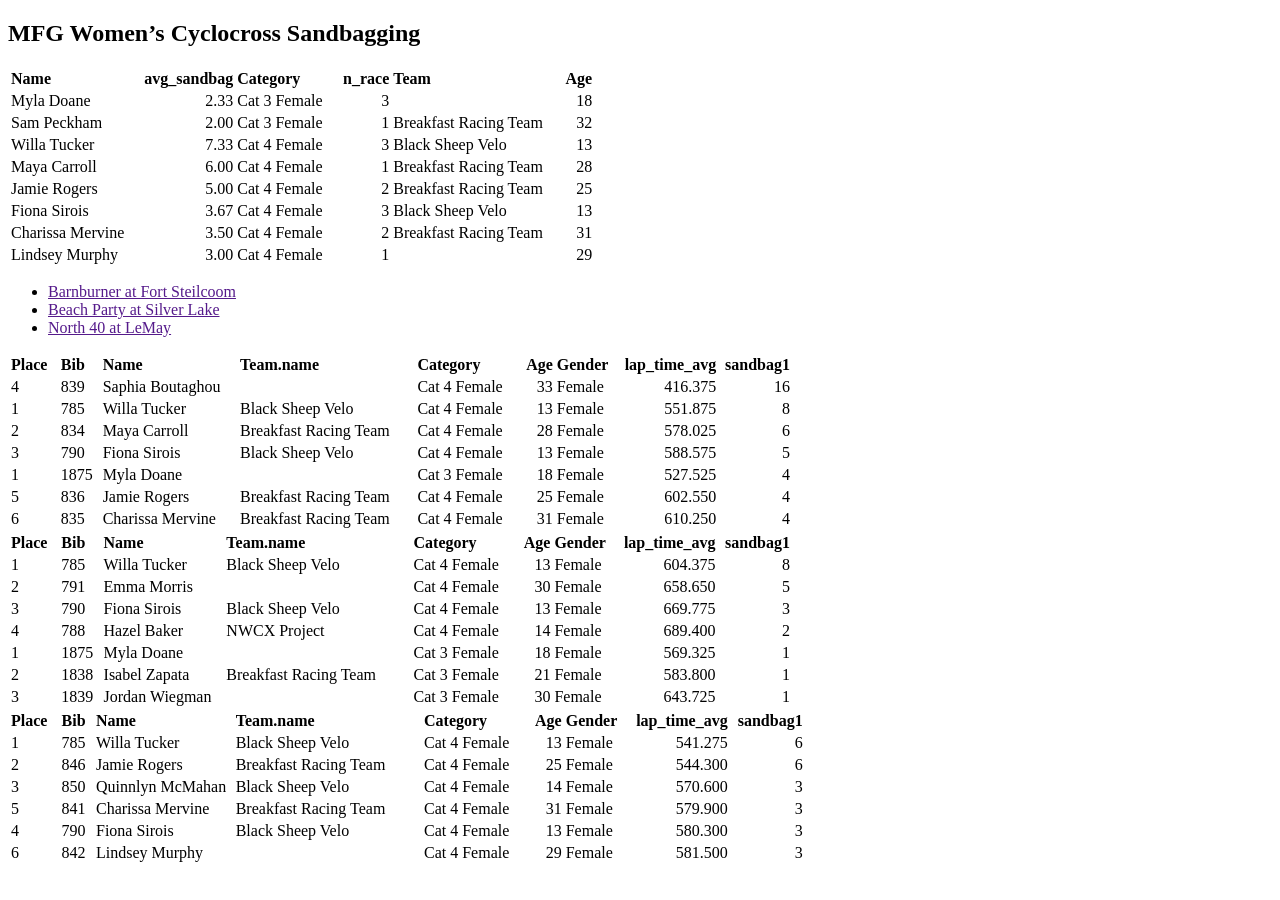
==== explore_results.html @ 4ea8d5f3 "first commit" ====
<!DOCTYPE html>
<html xmlns="http://www.w3.org/1999/xhtml" lang="en" xml:lang="en"><head>

<meta charset="utf-8">
<meta name="generator" content="quarto-1.7.32">

<meta name="viewport" content="width=device-width, initial-scale=1.0, user-scalable=yes">


<title>explore_results</title>
<style>
code{white-space: pre-wrap;}
span.smallcaps{font-variant: small-caps;}
div.columns{display: flex; gap: min(4vw, 1.5em);}
div.column{flex: auto; overflow-x: auto;}
div.hanging-indent{margin-left: 1.5em; text-indent: -1.5em;}
ul.task-list{list-style: none;}
ul.task-list li input[type="checkbox"] {
  width: 0.8em;
  margin: 0 0.8em 0.2em -1em; /* quarto-specific, see https://github.com/quarto-dev/quarto-cli/issues/4556 */ 
  vertical-align: middle;
}
</style>


<script src="explore_results_files/libs/clipboard/clipboard.min.js"></script>
<script src="explore_results_files/libs/quarto-html/quarto.js" type="module"></script>
<script src="explore_results_files/libs/quarto-html/tabsets/tabsets.js" type="module"></script>
<script src="explore_results_files/libs/quarto-html/popper.min.js"></script>
<script src="explore_results_files/libs/quarto-html/tippy.umd.min.js"></script>
<script src="explore_results_files/libs/quarto-html/anchor.min.js"></script>
<link href="explore_results_files/libs/quarto-html/tippy.css" rel="stylesheet">
<link href="explore_results_files/libs/quarto-html/quarto-syntax-highlighting-37eea08aefeeee20ff55810ff984fec1.css" rel="stylesheet" id="quarto-text-highlighting-styles">
<script src="explore_results_files/libs/bootstrap/bootstrap.min.js"></script>
<link href="explore_results_files/libs/bootstrap/bootstrap-icons.css" rel="stylesheet">
<link href="explore_results_files/libs/bootstrap/bootstrap-bb462d781dde1847d9e3ccf7736099dd.min.css" rel="stylesheet" append-hash="true" id="quarto-bootstrap" data-mode="light">


</head>

<body class="fullcontent quarto-light">

<div id="quarto-content" class="page-columns page-rows-contents page-layout-article">

<main class="content" id="quarto-document-content">




<section id="mfg-womens-cyclocross-sandbagging" class="level1">
<h1>MFG Women’s Cyclocross Sandbagging</h1>
<div class="cell">
<div class="cell-output-display">
<table class="caption-top table table-sm table-striped small">
<colgroup>
<col style="width: 22%">
<col style="width: 16%">
<col style="width: 17%">
<col style="width: 9%">
<col style="width: 29%">
<col style="width: 5%">
</colgroup>
<thead>
<tr class="header">
<th style="text-align: left;">Name</th>
<th style="text-align: right;">avg_sandbag</th>
<th style="text-align: left;">Category</th>
<th style="text-align: right;">n_race</th>
<th style="text-align: left;">Team</th>
<th style="text-align: right;">Age</th>
</tr>
</thead>
<tbody>
<tr class="odd">
<td style="text-align: left;">Myla Doane</td>
<td style="text-align: right;">2.33</td>
<td style="text-align: left;">Cat 3 Female</td>
<td style="text-align: right;">3</td>
<td style="text-align: left;"></td>
<td style="text-align: right;">18</td>
</tr>
<tr class="even">
<td style="text-align: left;">Sam Peckham</td>
<td style="text-align: right;">2.00</td>
<td style="text-align: left;">Cat 3 Female</td>
<td style="text-align: right;">1</td>
<td style="text-align: left;">Breakfast Racing Team</td>
<td style="text-align: right;">32</td>
</tr>
<tr class="odd">
<td style="text-align: left;">Willa Tucker</td>
<td style="text-align: right;">7.33</td>
<td style="text-align: left;">Cat 4 Female</td>
<td style="text-align: right;">3</td>
<td style="text-align: left;">Black Sheep Velo</td>
<td style="text-align: right;">13</td>
</tr>
<tr class="even">
<td style="text-align: left;">Maya Carroll</td>
<td style="text-align: right;">6.00</td>
<td style="text-align: left;">Cat 4 Female</td>
<td style="text-align: right;">1</td>
<td style="text-align: left;">Breakfast Racing Team</td>
<td style="text-align: right;">28</td>
</tr>
<tr class="odd">
<td style="text-align: left;">Jamie Rogers</td>
<td style="text-align: right;">5.00</td>
<td style="text-align: left;">Cat 4 Female</td>
<td style="text-align: right;">2</td>
<td style="text-align: left;">Breakfast Racing Team</td>
<td style="text-align: right;">25</td>
</tr>
<tr class="even">
<td style="text-align: left;">Fiona Sirois</td>
<td style="text-align: right;">3.67</td>
<td style="text-align: left;">Cat 4 Female</td>
<td style="text-align: right;">3</td>
<td style="text-align: left;">Black Sheep Velo</td>
<td style="text-align: right;">13</td>
</tr>
<tr class="odd">
<td style="text-align: left;">Charissa Mervine</td>
<td style="text-align: right;">3.50</td>
<td style="text-align: left;">Cat 4 Female</td>
<td style="text-align: right;">2</td>
<td style="text-align: left;">Breakfast Racing Team</td>
<td style="text-align: right;">31</td>
</tr>
<tr class="even">
<td style="text-align: left;">Lindsey Murphy</td>
<td style="text-align: right;">3.00</td>
<td style="text-align: left;">Cat 4 Female</td>
<td style="text-align: right;">1</td>
<td style="text-align: left;"></td>
<td style="text-align: right;">29</td>
</tr>
</tbody>
</table>
</div>
</div>
<div class="tabset-margin-container"></div><div class="panel-tabset">
<ul class="nav nav-tabs" role="tablist"><li class="nav-item" role="presentation"><a class="nav-link active" id="tabset-1-1-tab" data-bs-toggle="tab" data-bs-target="#tabset-1-1" role="tab" aria-controls="tabset-1-1" aria-selected="true" href="">Barnburner at Fort Steilcoom</a></li><li class="nav-item" role="presentation"><a class="nav-link" id="tabset-1-2-tab" data-bs-toggle="tab" data-bs-target="#tabset-1-2" role="tab" aria-controls="tabset-1-2" aria-selected="false" href="">Beach Party at Silver Lake</a></li><li class="nav-item" role="presentation"><a class="nav-link" id="tabset-1-3-tab" data-bs-toggle="tab" data-bs-target="#tabset-1-3" role="tab" aria-controls="tabset-1-3" aria-selected="false" href="">North 40 at LeMay</a></li></ul>
<div class="tab-content">
<div id="tabset-1-1" class="tab-pane active" role="tabpanel" aria-labelledby="tabset-1-1-tab">
<table class="caption-top table">
<colgroup>
<col style="width: 6%">
<col style="width: 5%">
<col style="width: 17%">
<col style="width: 22%">
<col style="width: 13%">
<col style="width: 4%">
<col style="width: 7%">
<col style="width: 13%">
<col style="width: 9%">
</colgroup>
<thead>
<tr class="header">
<th style="text-align: left;">Place</th>
<th style="text-align: left;">Bib</th>
<th style="text-align: left;">Name</th>
<th style="text-align: left;">Team.name</th>
<th style="text-align: left;">Category</th>
<th style="text-align: right;">Age</th>
<th style="text-align: left;">Gender</th>
<th style="text-align: right;">lap_time_avg</th>
<th style="text-align: right;">sandbag1</th>
</tr>
</thead>
<tbody>
<tr class="odd">
<td style="text-align: left;">4</td>
<td style="text-align: left;">839</td>
<td style="text-align: left;">Saphia Boutaghou</td>
<td style="text-align: left;"></td>
<td style="text-align: left;">Cat 4 Female</td>
<td style="text-align: right;">33</td>
<td style="text-align: left;">Female</td>
<td style="text-align: right;">416.375</td>
<td style="text-align: right;">16</td>
</tr>
<tr class="even">
<td style="text-align: left;">1</td>
<td style="text-align: left;">785</td>
<td style="text-align: left;">Willa Tucker</td>
<td style="text-align: left;">Black Sheep Velo</td>
<td style="text-align: left;">Cat 4 Female</td>
<td style="text-align: right;">13</td>
<td style="text-align: left;">Female</td>
<td style="text-align: right;">551.875</td>
<td style="text-align: right;">8</td>
</tr>
<tr class="odd">
<td style="text-align: left;">2</td>
<td style="text-align: left;">834</td>
<td style="text-align: left;">Maya Carroll</td>
<td style="text-align: left;">Breakfast Racing Team</td>
<td style="text-align: left;">Cat 4 Female</td>
<td style="text-align: right;">28</td>
<td style="text-align: left;">Female</td>
<td style="text-align: right;">578.025</td>
<td style="text-align: right;">6</td>
</tr>
<tr class="even">
<td style="text-align: left;">3</td>
<td style="text-align: left;">790</td>
<td style="text-align: left;">Fiona Sirois</td>
<td style="text-align: left;">Black Sheep Velo</td>
<td style="text-align: left;">Cat 4 Female</td>
<td style="text-align: right;">13</td>
<td style="text-align: left;">Female</td>
<td style="text-align: right;">588.575</td>
<td style="text-align: right;">5</td>
</tr>
<tr class="odd">
<td style="text-align: left;">1</td>
<td style="text-align: left;">1875</td>
<td style="text-align: left;">Myla Doane</td>
<td style="text-align: left;"></td>
<td style="text-align: left;">Cat 3 Female</td>
<td style="text-align: right;">18</td>
<td style="text-align: left;">Female</td>
<td style="text-align: right;">527.525</td>
<td style="text-align: right;">4</td>
</tr>
<tr class="even">
<td style="text-align: left;">5</td>
<td style="text-align: left;">836</td>
<td style="text-align: left;">Jamie Rogers</td>
<td style="text-align: left;">Breakfast Racing Team</td>
<td style="text-align: left;">Cat 4 Female</td>
<td style="text-align: right;">25</td>
<td style="text-align: left;">Female</td>
<td style="text-align: right;">602.550</td>
<td style="text-align: right;">4</td>
</tr>
<tr class="odd">
<td style="text-align: left;">6</td>
<td style="text-align: left;">835</td>
<td style="text-align: left;">Charissa Mervine</td>
<td style="text-align: left;">Breakfast Racing Team</td>
<td style="text-align: left;">Cat 4 Female</td>
<td style="text-align: right;">31</td>
<td style="text-align: left;">Female</td>
<td style="text-align: right;">610.250</td>
<td style="text-align: right;">4</td>
</tr>
</tbody>
</table>
</div>
<div id="tabset-1-2" class="tab-pane" role="tabpanel" aria-labelledby="tabset-1-2-tab">
<table class="caption-top table">
<colgroup>
<col style="width: 6%">
<col style="width: 5%">
<col style="width: 15%">
<col style="width: 23%">
<col style="width: 13%">
<col style="width: 4%">
<col style="width: 7%">
<col style="width: 13%">
<col style="width: 9%">
</colgroup>
<thead>
<tr class="header">
<th style="text-align: left;">Place</th>
<th style="text-align: left;">Bib</th>
<th style="text-align: left;">Name</th>
<th style="text-align: left;">Team.name</th>
<th style="text-align: left;">Category</th>
<th style="text-align: right;">Age</th>
<th style="text-align: left;">Gender</th>
<th style="text-align: right;">lap_time_avg</th>
<th style="text-align: right;">sandbag1</th>
</tr>
</thead>
<tbody>
<tr class="odd">
<td style="text-align: left;">1</td>
<td style="text-align: left;">785</td>
<td style="text-align: left;">Willa Tucker</td>
<td style="text-align: left;">Black Sheep Velo</td>
<td style="text-align: left;">Cat 4 Female</td>
<td style="text-align: right;">13</td>
<td style="text-align: left;">Female</td>
<td style="text-align: right;">604.375</td>
<td style="text-align: right;">8</td>
</tr>
<tr class="even">
<td style="text-align: left;">2</td>
<td style="text-align: left;">791</td>
<td style="text-align: left;">Emma Morris</td>
<td style="text-align: left;"></td>
<td style="text-align: left;">Cat 4 Female</td>
<td style="text-align: right;">30</td>
<td style="text-align: left;">Female</td>
<td style="text-align: right;">658.650</td>
<td style="text-align: right;">5</td>
</tr>
<tr class="odd">
<td style="text-align: left;">3</td>
<td style="text-align: left;">790</td>
<td style="text-align: left;">Fiona Sirois</td>
<td style="text-align: left;">Black Sheep Velo</td>
<td style="text-align: left;">Cat 4 Female</td>
<td style="text-align: right;">13</td>
<td style="text-align: left;">Female</td>
<td style="text-align: right;">669.775</td>
<td style="text-align: right;">3</td>
</tr>
<tr class="even">
<td style="text-align: left;">4</td>
<td style="text-align: left;">788</td>
<td style="text-align: left;">Hazel Baker</td>
<td style="text-align: left;">NWCX Project</td>
<td style="text-align: left;">Cat 4 Female</td>
<td style="text-align: right;">14</td>
<td style="text-align: left;">Female</td>
<td style="text-align: right;">689.400</td>
<td style="text-align: right;">2</td>
</tr>
<tr class="odd">
<td style="text-align: left;">1</td>
<td style="text-align: left;">1875</td>
<td style="text-align: left;">Myla Doane</td>
<td style="text-align: left;"></td>
<td style="text-align: left;">Cat 3 Female</td>
<td style="text-align: right;">18</td>
<td style="text-align: left;">Female</td>
<td style="text-align: right;">569.325</td>
<td style="text-align: right;">1</td>
</tr>
<tr class="even">
<td style="text-align: left;">2</td>
<td style="text-align: left;">1838</td>
<td style="text-align: left;">Isabel Zapata</td>
<td style="text-align: left;">Breakfast Racing Team</td>
<td style="text-align: left;">Cat 3 Female</td>
<td style="text-align: right;">21</td>
<td style="text-align: left;">Female</td>
<td style="text-align: right;">583.800</td>
<td style="text-align: right;">1</td>
</tr>
<tr class="odd">
<td style="text-align: left;">3</td>
<td style="text-align: left;">1839</td>
<td style="text-align: left;">Jordan Wiegman</td>
<td style="text-align: left;"></td>
<td style="text-align: left;">Cat 3 Female</td>
<td style="text-align: right;">30</td>
<td style="text-align: left;">Female</td>
<td style="text-align: right;">643.725</td>
<td style="text-align: right;">1</td>
</tr>
</tbody>
</table>
</div>
<div id="tabset-1-3" class="tab-pane" role="tabpanel" aria-labelledby="tabset-1-3-tab">
<table class="caption-top table">
<colgroup>
<col style="width: 6%">
<col style="width: 4%">
<col style="width: 17%">
<col style="width: 23%">
<col style="width: 13%">
<col style="width: 4%">
<col style="width: 7%">
<col style="width: 13%">
<col style="width: 9%">
</colgroup>
<thead>
<tr class="header">
<th style="text-align: left;">Place</th>
<th style="text-align: left;">Bib</th>
<th style="text-align: left;">Name</th>
<th style="text-align: left;">Team.name</th>
<th style="text-align: left;">Category</th>
<th style="text-align: right;">Age</th>
<th style="text-align: left;">Gender</th>
<th style="text-align: right;">lap_time_avg</th>
<th style="text-align: right;">sandbag1</th>
</tr>
</thead>
<tbody>
<tr class="odd">
<td style="text-align: left;">1</td>
<td style="text-align: left;">785</td>
<td style="text-align: left;">Willa Tucker</td>
<td style="text-align: left;">Black Sheep Velo</td>
<td style="text-align: left;">Cat 4 Female</td>
<td style="text-align: right;">13</td>
<td style="text-align: left;">Female</td>
<td style="text-align: right;">541.275</td>
<td style="text-align: right;">6</td>
</tr>
<tr class="even">
<td style="text-align: left;">2</td>
<td style="text-align: left;">846</td>
<td style="text-align: left;">Jamie Rogers</td>
<td style="text-align: left;">Breakfast Racing Team</td>
<td style="text-align: left;">Cat 4 Female</td>
<td style="text-align: right;">25</td>
<td style="text-align: left;">Female</td>
<td style="text-align: right;">544.300</td>
<td style="text-align: right;">6</td>
</tr>
<tr class="odd">
<td style="text-align: left;">3</td>
<td style="text-align: left;">850</td>
<td style="text-align: left;">Quinnlyn McMahan</td>
<td style="text-align: left;">Black Sheep Velo</td>
<td style="text-align: left;">Cat 4 Female</td>
<td style="text-align: right;">14</td>
<td style="text-align: left;">Female</td>
<td style="text-align: right;">570.600</td>
<td style="text-align: right;">3</td>
</tr>
<tr class="even">
<td style="text-align: left;">5</td>
<td style="text-align: left;">841</td>
<td style="text-align: left;">Charissa Mervine</td>
<td style="text-align: left;">Breakfast Racing Team</td>
<td style="text-align: left;">Cat 4 Female</td>
<td style="text-align: right;">31</td>
<td style="text-align: left;">Female</td>
<td style="text-align: right;">579.900</td>
<td style="text-align: right;">3</td>
</tr>
<tr class="odd">
<td style="text-align: left;">4</td>
<td style="text-align: left;">790</td>
<td style="text-align: left;">Fiona Sirois</td>
<td style="text-align: left;">Black Sheep Velo</td>
<td style="text-align: left;">Cat 4 Female</td>
<td style="text-align: right;">13</td>
<td style="text-align: left;">Female</td>
<td style="text-align: right;">580.300</td>
<td style="text-align: right;">3</td>
</tr>
<tr class="even">
<td style="text-align: left;">6</td>
<td style="text-align: left;">842</td>
<td style="text-align: left;">Lindsey Murphy</td>
<td style="text-align: left;"></td>
<td style="text-align: left;">Cat 4 Female</td>
<td style="text-align: right;">29</td>
<td style="text-align: left;">Female</td>
<td style="text-align: right;">581.500</td>
<td style="text-align: right;">3</td>
</tr>
</tbody>
</table>
</div>
</div>
</div>
</section>

</main>
<!-- /main column -->
<script id="quarto-html-after-body" type="application/javascript">
  window.document.addEventListener("DOMContentLoaded", function (event) {
    const icon = "";
    const anchorJS = new window.AnchorJS();
    anchorJS.options = {
      placement: 'right',
      icon: icon
    };
    anchorJS.add('.anchored');
    const isCodeAnnotation = (el) => {
      for (const clz of el.classList) {
        if (clz.startsWith('code-annotation-')) {                     
          return true;
        }
      }
      return false;
    }
    const onCopySuccess = function(e) {
      // button target
      const button = e.trigger;
      // don't keep focus
      button.blur();
      // flash "checked"
      button.classList.add('code-copy-button-checked');
      var currentTitle = button.getAttribute("title");
      button.setAttribute("title", "Copied!");
      let tooltip;
      if (window.bootstrap) {
        button.setAttribute("data-bs-toggle", "tooltip");
        button.setAttribute("data-bs-placement", "left");
        button.setAttribute("data-bs-title", "Copied!");
        tooltip = new bootstrap.Tooltip(button, 
          { trigger: "manual", 
            customClass: "code-copy-button-tooltip",
            offset: [0, -8]});
        tooltip.show();    
      }
      setTimeout(function() {
        if (tooltip) {
          tooltip.hide();
          button.removeAttribute("data-bs-title");
          button.removeAttribute("data-bs-toggle");
          button.removeAttribute("data-bs-placement");
        }
        button.setAttribute("title", currentTitle);
        button.classList.remove('code-copy-button-checked');
      }, 1000);
      // clear code selection
      e.clearSelection();
    }
    const getTextToCopy = function(trigger) {
        const codeEl = trigger.previousElementSibling.cloneNode(true);
        for (const childEl of codeEl.children) {
          if (isCodeAnnotation(childEl)) {
            childEl.remove();
          }
        }
        return codeEl.innerText;
    }
    const clipboard = new window.ClipboardJS('.code-copy-button:not([data-in-quarto-modal])', {
      text: getTextToCopy
    });
    clipboard.on('success', onCopySuccess);
    if (window.document.getElementById('quarto-embedded-source-code-modal')) {
      const clipboardModal = new window.ClipboardJS('.code-copy-button[data-in-quarto-modal]', {
        text: getTextToCopy,
        container: window.document.getElementById('quarto-embedded-source-code-modal')
      });
      clipboardModal.on('success', onCopySuccess);
    }
      var localhostRegex = new RegExp(/^(?:http|https):\/\/localhost\:?[0-9]*\//);
      var mailtoRegex = new RegExp(/^mailto:/);
        var filterRegex = new RegExp('/' + window.location.host + '/');
      var isInternal = (href) => {
          return filterRegex.test(href) || localhostRegex.test(href) || mailtoRegex.test(href);
      }
      // Inspect non-navigation links and adorn them if external
     var links = window.document.querySelectorAll('a[href]:not(.nav-link):not(.navbar-brand):not(.toc-action):not(.sidebar-link):not(.sidebar-item-toggle):not(.pagination-link):not(.no-external):not([aria-hidden]):not(.dropdown-item):not(.quarto-navigation-tool):not(.about-link)');
      for (var i=0; i<links.length; i++) {
        const link = links[i];
        if (!isInternal(link.href)) {
          // undo the damage that might have been done by quarto-nav.js in the case of
          // links that we want to consider external
          if (link.dataset.originalHref !== undefined) {
            link.href = link.dataset.originalHref;
          }
        }
      }
    function tippyHover(el, contentFn, onTriggerFn, onUntriggerFn) {
      const config = {
        allowHTML: true,
        maxWidth: 500,
        delay: 100,
        arrow: false,
        appendTo: function(el) {
            return el.parentElement;
        },
        interactive: true,
        interactiveBorder: 10,
        theme: 'quarto',
        placement: 'bottom-start',
      };
      if (contentFn) {
        config.content = contentFn;
      }
      if (onTriggerFn) {
        config.onTrigger = onTriggerFn;
      }
      if (onUntriggerFn) {
        config.onUntrigger = onUntriggerFn;
      }
      window.tippy(el, config); 
    }
    const noterefs = window.document.querySelectorAll('a[role="doc-noteref"]');
    for (var i=0; i<noterefs.length; i++) {
      const ref = noterefs[i];
      tippyHover(ref, function() {
        // use id or data attribute instead here
        let href = ref.getAttribute('data-footnote-href') || ref.getAttribute('href');
        try { href = new URL(href).hash; } catch {}
        const id = href.replace(/^#\/?/, "");
        const note = window.document.getElementById(id);
        if (note) {
          return note.innerHTML;
        } else {
          return "";
        }
      });
    }
    const xrefs = window.document.querySelectorAll('a.quarto-xref');
    const processXRef = (id, note) => {
      // Strip column container classes
      const stripColumnClz = (el) => {
        el.classList.remove("page-full", "page-columns");
        if (el.children) {
          for (const child of el.children) {
            stripColumnClz(child);
          }
        }
      }
      stripColumnClz(note)
      if (id === null || id.startsWith('sec-')) {
        // Special case sections, only their first couple elements
        const container = document.createElement("div");
        if (note.children && note.children.length > 2) {
          container.appendChild(note.children[0].cloneNode(true));
          for (let i = 1; i < note.children.length; i++) {
            const child = note.children[i];
            if (child.tagName === "P" && child.innerText === "") {
              continue;
            } else {
              container.appendChild(child.cloneNode(true));
              break;
            }
          }
          if (window.Quarto?.typesetMath) {
            window.Quarto.typesetMath(container);
          }
          return container.innerHTML
        } else {
          if (window.Quarto?.typesetMath) {
            window.Quarto.typesetMath(note);
          }
          return note.innerHTML;
        }
      } else {
        // Remove any anchor links if they are present
        const anchorLink = note.querySelector('a.anchorjs-link');
        if (anchorLink) {
          anchorLink.remove();
        }
        if (window.Quarto?.typesetMath) {
          window.Quarto.typesetMath(note);
        }
        if (note.classList.contains("callout")) {
          return note.outerHTML;
        } else {
          return note.innerHTML;
        }
      }
    }
    for (var i=0; i<xrefs.length; i++) {
      const xref = xrefs[i];
      tippyHover(xref, undefined, function(instance) {
        instance.disable();
        let url = xref.getAttribute('href');
        let hash = undefined; 
        if (url.startsWith('#')) {
          hash = url;
        } else {
          try { hash = new URL(url).hash; } catch {}
        }
        if (hash) {
          const id = hash.replace(/^#\/?/, "");
          const note = window.document.getElementById(id);
          if (note !== null) {
            try {
              const html = processXRef(id, note.cloneNode(true));
              instance.setContent(html);
            } finally {
              instance.enable();
              instance.show();
            }
          } else {
            // See if we can fetch this
            fetch(url.split('#')[0])
            .then(res => res.text())
            .then(html => {
              const parser = new DOMParser();
              const htmlDoc = parser.parseFromString(html, "text/html");
              const note = htmlDoc.getElementById(id);
              if (note !== null) {
                const html = processXRef(id, note);
                instance.setContent(html);
              } 
            }).finally(() => {
              instance.enable();
              instance.show();
            });
          }
        } else {
          // See if we can fetch a full url (with no hash to target)
          // This is a special case and we should probably do some content thinning / targeting
          fetch(url)
          .then(res => res.text())
          .then(html => {
            const parser = new DOMParser();
            const htmlDoc = parser.parseFromString(html, "text/html");
            const note = htmlDoc.querySelector('main.content');
            if (note !== null) {
              // This should only happen for chapter cross references
              // (since there is no id in the URL)
              // remove the first header
              if (note.children.length > 0 && note.children[0].tagName === "HEADER") {
                note.children[0].remove();
              }
              const html = processXRef(null, note);
              instance.setContent(html);
            } 
          }).finally(() => {
            instance.enable();
            instance.show();
          });
        }
      }, function(instance) {
      });
    }
        let selectedAnnoteEl;
        const selectorForAnnotation = ( cell, annotation) => {
          let cellAttr = 'data-code-cell="' + cell + '"';
          let lineAttr = 'data-code-annotation="' +  annotation + '"';
          const selector = 'span[' + cellAttr + '][' + lineAttr + ']';
          return selector;
        }
        const selectCodeLines = (annoteEl) => {
          const doc = window.document;
          const targetCell = annoteEl.getAttribute("data-target-cell");
          const targetAnnotation = annoteEl.getAttribute("data-target-annotation");
          const annoteSpan = window.document.querySelector(selectorForAnnotation(targetCell, targetAnnotation));
          const lines = annoteSpan.getAttribute("data-code-lines").split(",");
          const lineIds = lines.map((line) => {
            return targetCell + "-" + line;
          })
          let top = null;
          let height = null;
          let parent = null;
          if (lineIds.length > 0) {
              //compute the position of the single el (top and bottom and make a div)
              const el = window.document.getElementById(lineIds[0]);
              top = el.offsetTop;
              height = el.offsetHeight;
              parent = el.parentElement.parentElement;
            if (lineIds.length > 1) {
              const lastEl = window.document.getElementById(lineIds[lineIds.length - 1]);
              const bottom = lastEl.offsetTop + lastEl.offsetHeight;
              height = bottom - top;
            }
            if (top !== null && height !== null && parent !== null) {
              // cook up a div (if necessary) and position it 
              let div = window.document.getElementById("code-annotation-line-highlight");
              if (div === null) {
                div = window.document.createElement("div");
                div.setAttribute("id", "code-annotation-line-highlight");
                div.style.position = 'absolute';
                parent.appendChild(div);
              }
              div.style.top = top - 2 + "px";
              div.style.height = height + 4 + "px";
              div.style.left = 0;
              let gutterDiv = window.document.getElementById("code-annotation-line-highlight-gutter");
              if (gutterDiv === null) {
                gutterDiv = window.document.createElement("div");
                gutterDiv.setAttribute("id", "code-annotation-line-highlight-gutter");
                gutterDiv.style.position = 'absolute';
                const codeCell = window.document.getElementById(targetCell);
                const gutter = codeCell.querySelector('.code-annotation-gutter');
                gutter.appendChild(gutterDiv);
              }
              gutterDiv.style.top = top - 2 + "px";
              gutterDiv.style.height = height + 4 + "px";
            }
            selectedAnnoteEl = annoteEl;
          }
        };
        const unselectCodeLines = () => {
          const elementsIds = ["code-annotation-line-highlight", "code-annotation-line-highlight-gutter"];
          elementsIds.forEach((elId) => {
            const div = window.document.getElementById(elId);
            if (div) {
              div.remove();
            }
          });
          selectedAnnoteEl = undefined;
        };
          // Handle positioning of the toggle
      window.addEventListener(
        "resize",
        throttle(() => {
          elRect = undefined;
          if (selectedAnnoteEl) {
            selectCodeLines(selectedAnnoteEl);
          }
        }, 10)
      );
      function throttle(fn, ms) {
      let throttle = false;
      let timer;
        return (...args) => {
          if(!throttle) { // first call gets through
              fn.apply(this, args);
              throttle = true;
          } else { // all the others get throttled
              if(timer) clearTimeout(timer); // cancel #2
              timer = setTimeout(() => {
                fn.apply(this, args);
                timer = throttle = false;
              }, ms);
          }
        };
      }
        // Attach click handler to the DT
        const annoteDls = window.document.querySelectorAll('dt[data-target-cell]');
        for (const annoteDlNode of annoteDls) {
          annoteDlNode.addEventListener('click', (event) => {
            const clickedEl = event.target;
            if (clickedEl !== selectedAnnoteEl) {
              unselectCodeLines();
              const activeEl = window.document.querySelector('dt[data-target-cell].code-annotation-active');
              if (activeEl) {
                activeEl.classList.remove('code-annotation-active');
              }
              selectCodeLines(clickedEl);
              clickedEl.classList.add('code-annotation-active');
            } else {
              // Unselect the line
              unselectCodeLines();
              clickedEl.classList.remove('code-annotation-active');
            }
          });
        }
    const findCites = (el) => {
      const parentEl = el.parentElement;
      if (parentEl) {
        const cites = parentEl.dataset.cites;
        if (cites) {
          return {
            el,
            cites: cites.split(' ')
          };
        } else {
          return findCites(el.parentElement)
        }
      } else {
        return undefined;
      }
    };
    var bibliorefs = window.document.querySelectorAll('a[role="doc-biblioref"]');
    for (var i=0; i<bibliorefs.length; i++) {
      const ref = bibliorefs[i];
      const citeInfo = findCites(ref);
      if (citeInfo) {
        tippyHover(citeInfo.el, function() {
          var popup = window.document.createElement('div');
          citeInfo.cites.forEach(function(cite) {
            var citeDiv = window.document.createElement('div');
            citeDiv.classList.add('hanging-indent');
            citeDiv.classList.add('csl-entry');
            var biblioDiv = window.document.getElementById('ref-' + cite);
            if (biblioDiv) {
              citeDiv.innerHTML = biblioDiv.innerHTML;
            }
            popup.appendChild(citeDiv);
          });
          return popup.innerHTML;
        });
      }
    }
  });
  </script>
</div> <!-- /content -->




</body></html>
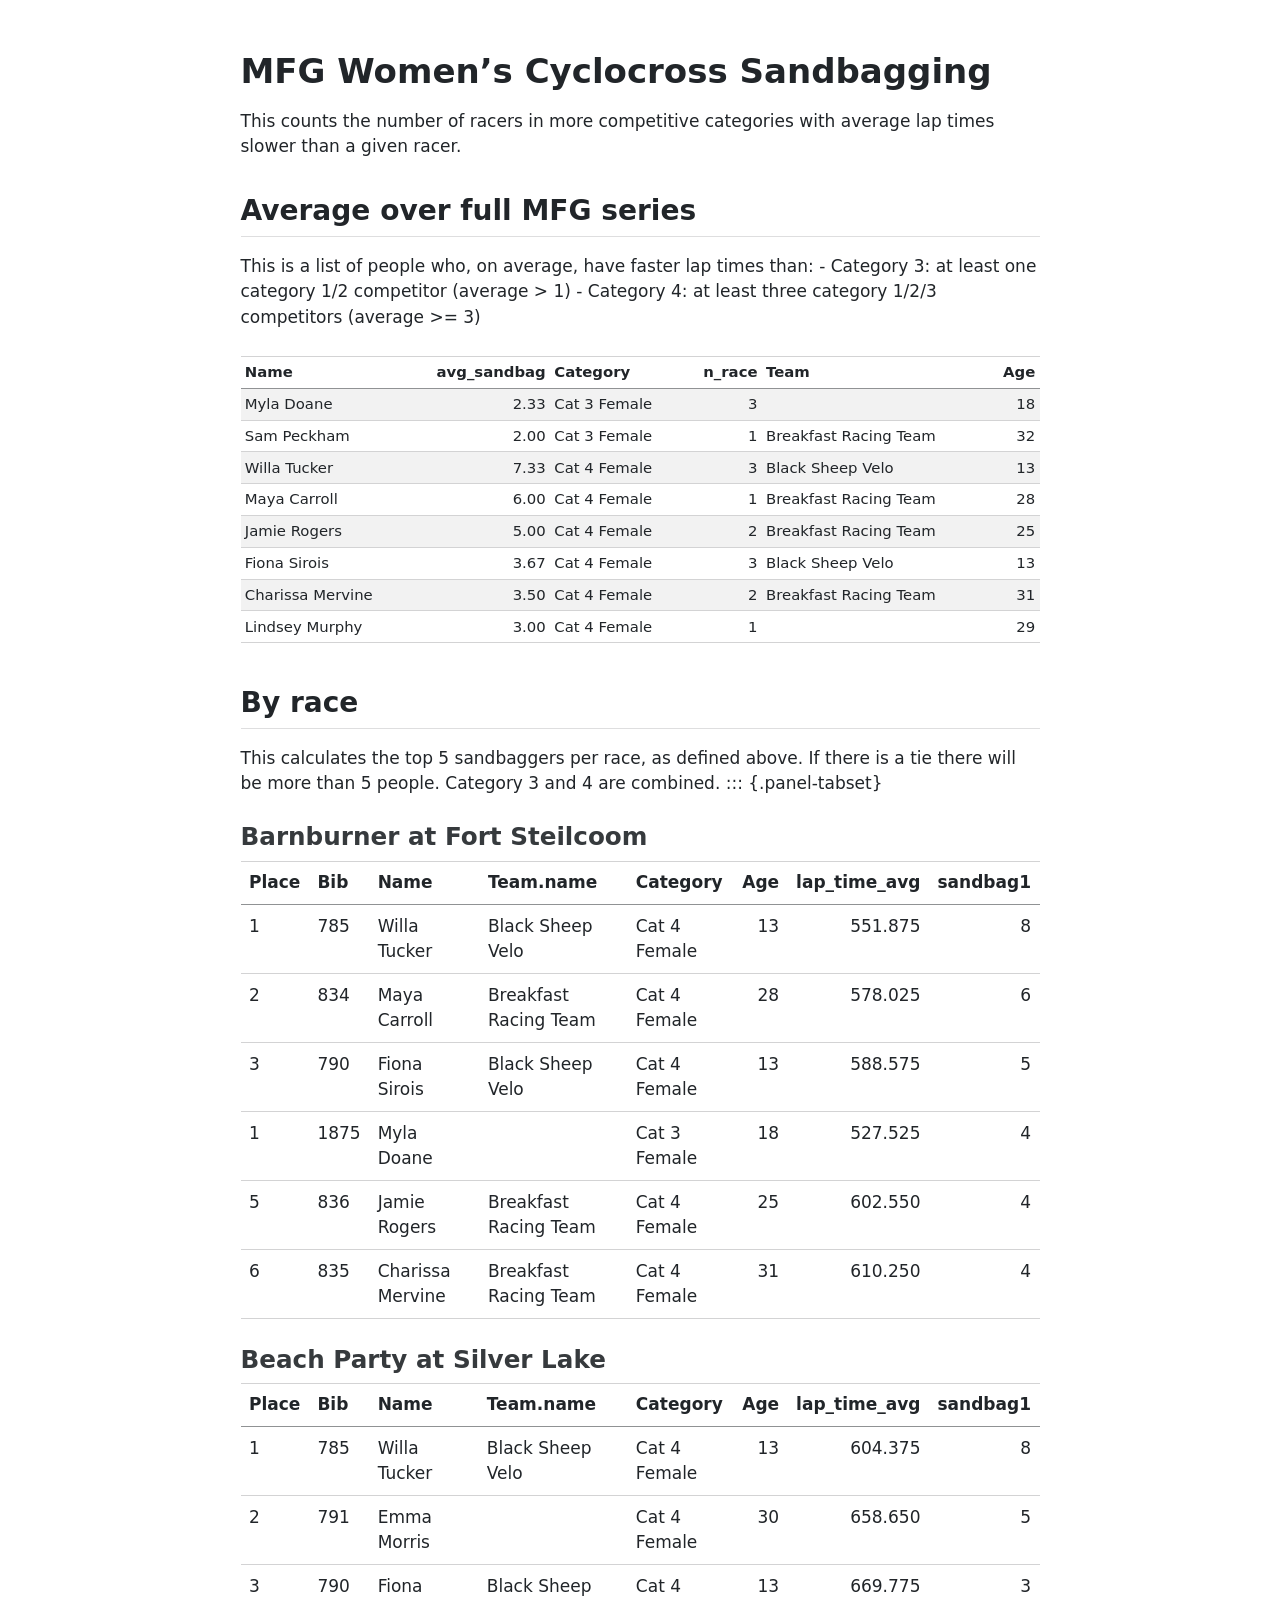
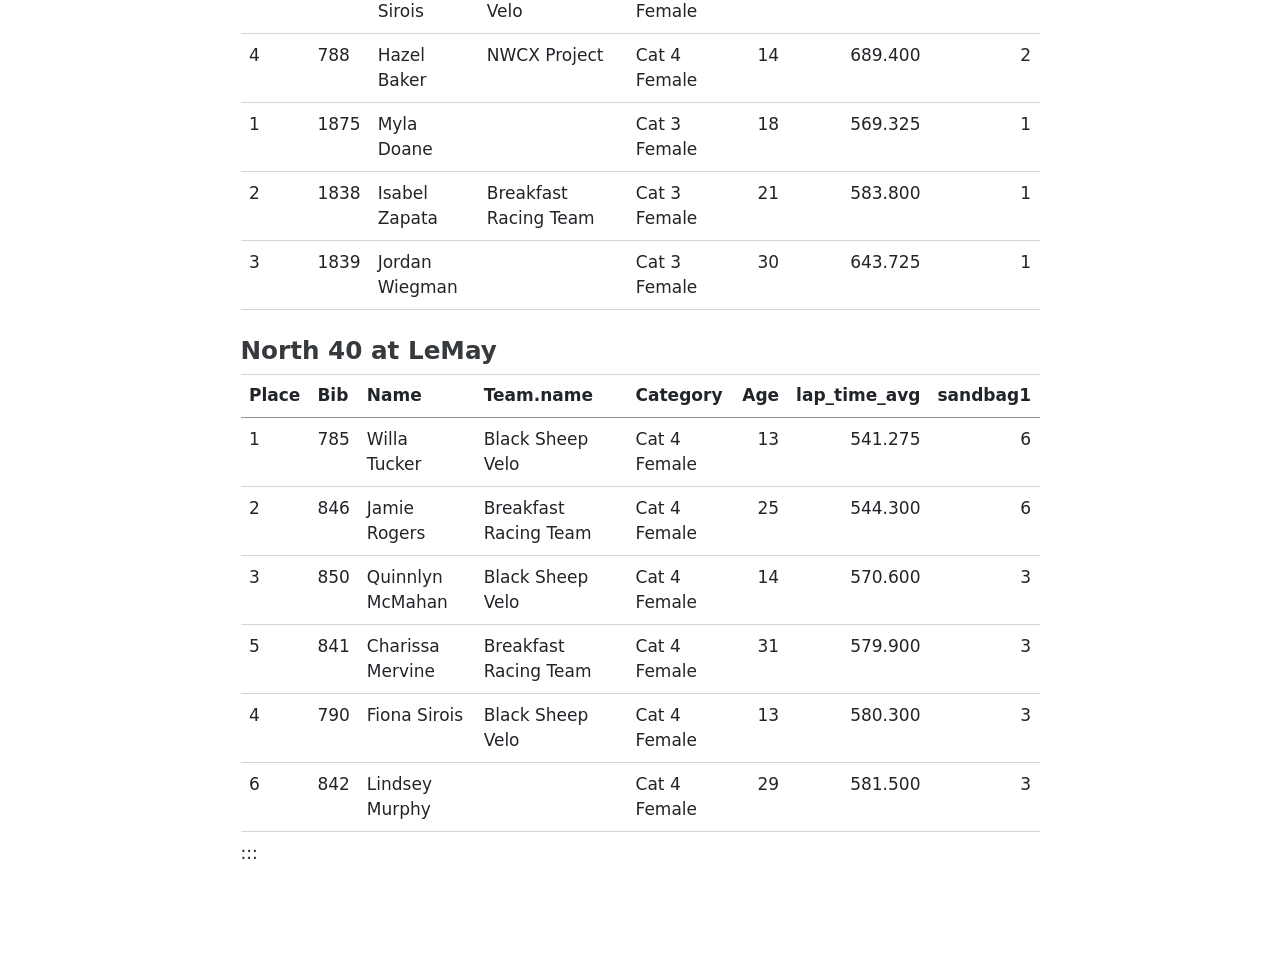
==== commit f074535b: "Built site for gh-pages" ====
--- a/explore_results.html
+++ b/explore_results.html
@@ -2,17 +2,23 @@
 <html xmlns="http://www.w3.org/1999/xhtml" lang="en" xml:lang="en"><head>
 
 <meta charset="utf-8">
-<meta name="generator" content="quarto-1.7.32">
+<meta name="generator" content="quarto-1.10.19">
 
 <meta name="viewport" content="width=device-width, initial-scale=1.0, user-scalable=yes">
 
 
 <title>explore_results</title>
 <style>
-code{white-space: pre-wrap;}
+/* Default styles provided by pandoc.
+** See https://pandoc.org/MANUAL.html#variables-for-html for config info.
+*/
 span.smallcaps{font-variant: small-caps;}
-div.columns{display: flex; gap: min(4vw, 1.5em);}
-div.column{flex: auto; overflow-x: auto;}
+div.columns{display: flex; gap: 1.5em;}
+div.column{flex: auto;}
+@media screen {
+div.columns{gap: min(4vw, 1.5em);}
+div.column{overflow-x: auto;}
+}
 div.hanging-indent{margin-left: 1.5em; text-indent: -1.5em;}
 ul.task-list{list-style: none;}
 ul.task-list li input[type="checkbox"] {
@@ -30,10 +36,10 @@
 <script src="explore_results_files/libs/quarto-html/tippy.umd.min.js"></script>
 <script src="explore_results_files/libs/quarto-html/anchor.min.js"></script>
 <link href="explore_results_files/libs/quarto-html/tippy.css" rel="stylesheet">
-<link href="explore_results_files/libs/quarto-html/quarto-syntax-highlighting-37eea08aefeeee20ff55810ff984fec1.css" rel="stylesheet" id="quarto-text-highlighting-styles">
+<link href="explore_results_files/libs/quarto-html/quarto-syntax-highlighting-bf27225e3a48a9273f3daa8f8e829971.css" rel="stylesheet" id="quarto-text-highlighting-styles">
 <script src="explore_results_files/libs/bootstrap/bootstrap.min.js"></script>
 <link href="explore_results_files/libs/bootstrap/bootstrap-icons.css" rel="stylesheet">
-<link href="explore_results_files/libs/bootstrap/bootstrap-bb462d781dde1847d9e3ccf7736099dd.min.css" rel="stylesheet" append-hash="true" id="quarto-bootstrap" data-mode="light">
+<link href="explore_results_files/libs/bootstrap/bootstrap-6f6b46ec78a6e6aa19ee96e3df4744c2.min.css" rel="stylesheet" append-hash="true" id="quarto-bootstrap" data-mode="light">
 
 
 </head>
@@ -49,6 +55,10 @@
 
 <section id="mfg-womens-cyclocross-sandbagging" class="level1">
 <h1>MFG Women’s Cyclocross Sandbagging</h1>
+<p>This counts the number of racers in more competitive categories with average lap times slower than a given racer.</p>
+<section id="average-over-full-mfg-series" class="level2">
+<h2 class="anchored" data-anchor-id="average-over-full-mfg-series">Average over full MFG series</h2>
+<p>This is a list of people who, on average, have faster lap times than: - Category 3: at least one category 1/2 competitor (average &gt; 1) - Category 4: at least three category 1/2/3 competitors (average &gt;= 3)</p>
 <div class="cell">
 <div class="cell-output-display">
 <table class="caption-top table table-sm table-striped small">
@@ -139,21 +149,22 @@
 </table>
 </div>
 </div>
-<div class="tabset-margin-container"></div><div class="panel-tabset">
-<ul class="nav nav-tabs" role="tablist"><li class="nav-item" role="presentation"><a class="nav-link active" id="tabset-1-1-tab" data-bs-toggle="tab" data-bs-target="#tabset-1-1" role="tab" aria-controls="tabset-1-1" aria-selected="true" href="">Barnburner at Fort Steilcoom</a></li><li class="nav-item" role="presentation"><a class="nav-link" id="tabset-1-2-tab" data-bs-toggle="tab" data-bs-target="#tabset-1-2" role="tab" aria-controls="tabset-1-2" aria-selected="false" href="">Beach Party at Silver Lake</a></li><li class="nav-item" role="presentation"><a class="nav-link" id="tabset-1-3-tab" data-bs-toggle="tab" data-bs-target="#tabset-1-3" role="tab" aria-controls="tabset-1-3" aria-selected="false" href="">North 40 at LeMay</a></li></ul>
-<div class="tab-content">
-<div id="tabset-1-1" class="tab-pane active" role="tabpanel" aria-labelledby="tabset-1-1-tab">
+</section>
+<section id="by-race" class="level2">
+<h2 class="anchored" data-anchor-id="by-race">By race</h2>
+<p>This calculates the top 5 sandbaggers per race, as defined above. If there is a tie there will be more than 5 people. Category 3 and 4 are combined. ::: {.panel-tabset}</p>
+<section id="barnburner-at-fort-steilcoom" class="level3">
+<h3 class="anchored" data-anchor-id="barnburner-at-fort-steilcoom">Barnburner at Fort Steilcoom</h3>
 <table class="caption-top table">
 <colgroup>
 <col style="width: 6%">
 <col style="width: 5%">
-<col style="width: 17%">
-<col style="width: 22%">
-<col style="width: 13%">
+<col style="width: 19%">
+<col style="width: 24%">
+<col style="width: 14%">
 <col style="width: 4%">
-<col style="width: 7%">
-<col style="width: 13%">
-<col style="width: 9%">
+<col style="width: 14%">
+<col style="width: 10%">
 </colgroup>
 <thead>
 <tr class="header">
@@ -163,104 +174,86 @@
 <th style="text-align: left;">Team.name</th>
 <th style="text-align: left;">Category</th>
 <th style="text-align: right;">Age</th>
-<th style="text-align: left;">Gender</th>
 <th style="text-align: right;">lap_time_avg</th>
 <th style="text-align: right;">sandbag1</th>
 </tr>
 </thead>
 <tbody>
 <tr class="odd">
-<td style="text-align: left;">4</td>
-<td style="text-align: left;">839</td>
-<td style="text-align: left;">Saphia Boutaghou</td>
-<td style="text-align: left;"></td>
-<td style="text-align: left;">Cat 4 Female</td>
-<td style="text-align: right;">33</td>
-<td style="text-align: left;">Female</td>
-<td style="text-align: right;">416.375</td>
-<td style="text-align: right;">16</td>
-</tr>
-<tr class="even">
 <td style="text-align: left;">1</td>
 <td style="text-align: left;">785</td>
 <td style="text-align: left;">Willa Tucker</td>
 <td style="text-align: left;">Black Sheep Velo</td>
 <td style="text-align: left;">Cat 4 Female</td>
 <td style="text-align: right;">13</td>
-<td style="text-align: left;">Female</td>
 <td style="text-align: right;">551.875</td>
 <td style="text-align: right;">8</td>
 </tr>
-<tr class="odd">
+<tr class="even">
 <td style="text-align: left;">2</td>
 <td style="text-align: left;">834</td>
 <td style="text-align: left;">Maya Carroll</td>
 <td style="text-align: left;">Breakfast Racing Team</td>
 <td style="text-align: left;">Cat 4 Female</td>
 <td style="text-align: right;">28</td>
-<td style="text-align: left;">Female</td>
 <td style="text-align: right;">578.025</td>
 <td style="text-align: right;">6</td>
 </tr>
-<tr class="even">
+<tr class="odd">
 <td style="text-align: left;">3</td>
 <td style="text-align: left;">790</td>
 <td style="text-align: left;">Fiona Sirois</td>
 <td style="text-align: left;">Black Sheep Velo</td>
 <td style="text-align: left;">Cat 4 Female</td>
 <td style="text-align: right;">13</td>
-<td style="text-align: left;">Female</td>
 <td style="text-align: right;">588.575</td>
 <td style="text-align: right;">5</td>
 </tr>
-<tr class="odd">
+<tr class="even">
 <td style="text-align: left;">1</td>
 <td style="text-align: left;">1875</td>
 <td style="text-align: left;">Myla Doane</td>
 <td style="text-align: left;"></td>
 <td style="text-align: left;">Cat 3 Female</td>
 <td style="text-align: right;">18</td>
-<td style="text-align: left;">Female</td>
 <td style="text-align: right;">527.525</td>
 <td style="text-align: right;">4</td>
 </tr>
-<tr class="even">
+<tr class="odd">
 <td style="text-align: left;">5</td>
 <td style="text-align: left;">836</td>
 <td style="text-align: left;">Jamie Rogers</td>
 <td style="text-align: left;">Breakfast Racing Team</td>
 <td style="text-align: left;">Cat 4 Female</td>
 <td style="text-align: right;">25</td>
-<td style="text-align: left;">Female</td>
 <td style="text-align: right;">602.550</td>
 <td style="text-align: right;">4</td>
 </tr>
-<tr class="odd">
+<tr class="even">
 <td style="text-align: left;">6</td>
 <td style="text-align: left;">835</td>
 <td style="text-align: left;">Charissa Mervine</td>
 <td style="text-align: left;">Breakfast Racing Team</td>
 <td style="text-align: left;">Cat 4 Female</td>
 <td style="text-align: right;">31</td>
-<td style="text-align: left;">Female</td>
 <td style="text-align: right;">610.250</td>
 <td style="text-align: right;">4</td>
 </tr>
 </tbody>
 </table>
-</div>
-<div id="tabset-1-2" class="tab-pane" role="tabpanel" aria-labelledby="tabset-1-2-tab">
+</section>
+<section id="beach-party-at-silver-lake" class="level3">
+<h3 class="anchored" data-anchor-id="beach-party-at-silver-lake">Beach Party at Silver Lake</h3>
 <table class="caption-top table">
 <colgroup>
 <col style="width: 6%">
 <col style="width: 5%">
-<col style="width: 15%">
-<col style="width: 23%">
-<col style="width: 13%">
+<col style="width: 17%">
+<col style="width: 25%">
+<col style="width: 14%">
 <col style="width: 4%">
-<col style="width: 7%">
-<col style="width: 13%">
-<col style="width: 9%">
+<col style="width: 14%">
+<col style="width: 10%">
 </colgroup>
 <thead>
 <tr class="header">
@@ -270,7 +263,6 @@
 <th style="text-align: left;">Team.name</th>
 <th style="text-align: left;">Category</th>
 <th style="text-align: right;">Age</th>
-<th style="text-align: left;">Gender</th>
 <th style="text-align: right;">lap_time_avg</th>
 <th style="text-align: right;">sandbag1</th>
 </tr>
@@ -283,7 +275,6 @@
 <td style="text-align: left;">Black Sheep Velo</td>
 <td style="text-align: left;">Cat 4 Female</td>
 <td style="text-align: right;">13</td>
-<td style="text-align: left;">Female</td>
 <td style="text-align: right;">604.375</td>
 <td style="text-align: right;">8</td>
 </tr>
@@ -294,7 +285,6 @@
 <td style="text-align: left;"></td>
 <td style="text-align: left;">Cat 4 Female</td>
 <td style="text-align: right;">30</td>
-<td style="text-align: left;">Female</td>
 <td style="text-align: right;">658.650</td>
 <td style="text-align: right;">5</td>
 </tr>
@@ -305,7 +295,6 @@
 <td style="text-align: left;">Black Sheep Velo</td>
 <td style="text-align: left;">Cat 4 Female</td>
 <td style="text-align: right;">13</td>
-<td style="text-align: left;">Female</td>
 <td style="text-align: right;">669.775</td>
 <td style="text-align: right;">3</td>
 </tr>
@@ -316,7 +305,6 @@
 <td style="text-align: left;">NWCX Project</td>
 <td style="text-align: left;">Cat 4 Female</td>
 <td style="text-align: right;">14</td>
-<td style="text-align: left;">Female</td>
 <td style="text-align: right;">689.400</td>
 <td style="text-align: right;">2</td>
 </tr>
@@ -327,7 +315,6 @@
 <td style="text-align: left;"></td>
 <td style="text-align: left;">Cat 3 Female</td>
 <td style="text-align: right;">18</td>
-<td style="text-align: left;">Female</td>
 <td style="text-align: right;">569.325</td>
 <td style="text-align: right;">1</td>
 </tr>
@@ -338,7 +325,6 @@
 <td style="text-align: left;">Breakfast Racing Team</td>
 <td style="text-align: left;">Cat 3 Female</td>
 <td style="text-align: right;">21</td>
-<td style="text-align: left;">Female</td>
 <td style="text-align: right;">583.800</td>
 <td style="text-align: right;">1</td>
 </tr>
@@ -349,25 +335,24 @@
 <td style="text-align: left;"></td>
 <td style="text-align: left;">Cat 3 Female</td>
 <td style="text-align: right;">30</td>
-<td style="text-align: left;">Female</td>
 <td style="text-align: right;">643.725</td>
 <td style="text-align: right;">1</td>
 </tr>
 </tbody>
 </table>
-</div>
-<div id="tabset-1-3" class="tab-pane" role="tabpanel" aria-labelledby="tabset-1-3-tab">
+</section>
+<section id="north-40-at-lemay" class="level3">
+<h3 class="anchored" data-anchor-id="north-40-at-lemay">North 40 at LeMay</h3>
 <table class="caption-top table">
 <colgroup>
 <col style="width: 6%">
 <col style="width: 4%">
-<col style="width: 17%">
-<col style="width: 23%">
-<col style="width: 13%">
+<col style="width: 19%">
+<col style="width: 25%">
+<col style="width: 14%">
 <col style="width: 4%">
-<col style="width: 7%">
-<col style="width: 13%">
-<col style="width: 9%">
+<col style="width: 14%">
+<col style="width: 10%">
 </colgroup>
 <thead>
 <tr class="header">
@@ -377,7 +362,6 @@
 <th style="text-align: left;">Team.name</th>
 <th style="text-align: left;">Category</th>
 <th style="text-align: right;">Age</th>
-<th style="text-align: left;">Gender</th>
 <th style="text-align: right;">lap_time_avg</th>
 <th style="text-align: right;">sandbag1</th>
 </tr>
@@ -390,7 +374,6 @@
 <td style="text-align: left;">Black Sheep Velo</td>
 <td style="text-align: left;">Cat 4 Female</td>
 <td style="text-align: right;">13</td>
-<td style="text-align: left;">Female</td>
 <td style="text-align: right;">541.275</td>
 <td style="text-align: right;">6</td>
 </tr>
@@ -401,7 +384,6 @@
 <td style="text-align: left;">Breakfast Racing Team</td>
 <td style="text-align: left;">Cat 4 Female</td>
 <td style="text-align: right;">25</td>
-<td style="text-align: left;">Female</td>
 <td style="text-align: right;">544.300</td>
 <td style="text-align: right;">6</td>
 </tr>
@@ -412,7 +394,6 @@
 <td style="text-align: left;">Black Sheep Velo</td>
 <td style="text-align: left;">Cat 4 Female</td>
 <td style="text-align: right;">14</td>
-<td style="text-align: left;">Female</td>
 <td style="text-align: right;">570.600</td>
 <td style="text-align: right;">3</td>
 </tr>
@@ -423,7 +404,6 @@
 <td style="text-align: left;">Breakfast Racing Team</td>
 <td style="text-align: left;">Cat 4 Female</td>
 <td style="text-align: right;">31</td>
-<td style="text-align: left;">Female</td>
 <td style="text-align: right;">579.900</td>
 <td style="text-align: right;">3</td>
 </tr>
@@ -434,7 +414,6 @@
 <td style="text-align: left;">Black Sheep Velo</td>
 <td style="text-align: left;">Cat 4 Female</td>
 <td style="text-align: right;">13</td>
-<td style="text-align: left;">Female</td>
 <td style="text-align: right;">580.300</td>
 <td style="text-align: right;">3</td>
 </tr>
@@ -445,15 +424,14 @@
 <td style="text-align: left;"></td>
 <td style="text-align: left;">Cat 4 Female</td>
 <td style="text-align: right;">29</td>
-<td style="text-align: left;">Female</td>
 <td style="text-align: right;">581.500</td>
 <td style="text-align: right;">3</td>
 </tr>
 </tbody>
 </table>
-</div>
-</div>
-</div>
+<p>:::</p>
+</section>
+</section>
 </section>
 
 </main>
@@ -509,13 +487,14 @@
       e.clearSelection();
     }
     const getTextToCopy = function(trigger) {
-        const codeEl = trigger.previousElementSibling.cloneNode(true);
-        for (const childEl of codeEl.children) {
-          if (isCodeAnnotation(childEl)) {
-            childEl.remove();
-          }
-        }
-        return codeEl.innerText;
+      const outerScaffold = trigger.parentElement.cloneNode(true);
+      const codeEl = outerScaffold.querySelector('code');
+      for (const childEl of codeEl.children) {
+        if (isCodeAnnotation(childEl)) {
+          childEl.remove();
+        }
+      }
+      return codeEl.innerText;
     }
     const clipboard = new window.ClipboardJS('.code-copy-button:not([data-in-quarto-modal])', {
       text: getTextToCopy
--- a/explore_results_files/libs/quarto-html/quarto-syntax-highlighting-bf27225e3a48a9273f3daa8f8e829971.css
+++ b/explore_results_files/libs/quarto-html/quarto-syntax-highlighting-bf27225e3a48a9273f3daa8f8e829971.css
@@ -0,0 +1,236 @@
+/* quarto syntax highlight colors */
+:root {
+  --quarto-hl-ot-color: #003B4F;
+  --quarto-hl-at-color: #657422;
+  --quarto-hl-ss-color: #20794D;
+  --quarto-hl-an-color: #5E5E5E;
+  --quarto-hl-fu-color: #4758AB;
+  --quarto-hl-st-color: #20794D;
+  --quarto-hl-cf-color: #003B4F;
+  --quarto-hl-op-color: #5E5E5E;
+  --quarto-hl-er-color: #AD0000;
+  --quarto-hl-bn-color: #AD0000;
+  --quarto-hl-al-color: #AD0000;
+  --quarto-hl-va-color: #111111;
+  --quarto-hl-bu-color: inherit;
+  --quarto-hl-ex-color: inherit;
+  --quarto-hl-pp-color: #AD0000;
+  --quarto-hl-in-color: #5E5E5E;
+  --quarto-hl-vs-color: #20794D;
+  --quarto-hl-wa-color: #5E5E5E;
+  --quarto-hl-do-color: #5E5E5E;
+  --quarto-hl-im-color: #00769E;
+  --quarto-hl-ch-color: #20794D;
+  --quarto-hl-dt-color: #AD0000;
+  --quarto-hl-fl-color: #AD0000;
+  --quarto-hl-co-color: #5E5E5E;
+  --quarto-hl-cv-color: #5E5E5E;
+  --quarto-hl-cn-color: #8f5902;
+  --quarto-hl-sc-color: #5E5E5E;
+  --quarto-hl-dv-color: #AD0000;
+  --quarto-hl-kw-color: #003B4F;
+}
+
+/* other quarto variables */
+:root {
+  --quarto-font-monospace: SFMono-Regular, Menlo, Monaco, Consolas, "Liberation Mono", "Courier New", monospace;
+}
+
+/* syntax highlight based on Pandoc's rules */
+pre > code.sourceCode > span {
+  color: #003B4F;
+}
+
+code.sourceCode > span {
+  color: #003B4F;
+}
+
+div.sourceCode,
+div.sourceCode pre.sourceCode {
+  color: #003B4F;
+}
+
+/* Normal */
+code span {
+  color: #003B4F;
+}
+
+/* Alert */
+code span.al {
+  color: #AD0000;
+  font-style: inherit;
+}
+
+/* Annotation */
+code span.an {
+  color: #5E5E5E;
+  font-style: inherit;
+}
+
+/* Attribute */
+code span.at {
+  color: #657422;
+  font-style: inherit;
+}
+
+/* BaseN */
+code span.bn {
+  color: #AD0000;
+  font-style: inherit;
+}
+
+/* BuiltIn */
+code span.bu {
+  font-style: inherit;
+}
+
+/* ControlFlow */
+code span.cf {
+  color: #003B4F;
+  font-weight: bold;
+  font-style: inherit;
+}
+
+/* Char */
+code span.ch {
+  color: #20794D;
+  font-style: inherit;
+}
+
+/* Constant */
+code span.cn {
+  color: #8f5902;
+  font-style: inherit;
+}
+
+/* Comment */
+code span.co {
+  color: #5E5E5E;
+  font-style: inherit;
+}
+
+/* CommentVar */
+code span.cv {
+  color: #5E5E5E;
+  font-style: italic;
+}
+
+/* Documentation */
+code span.do {
+  color: #5E5E5E;
+  font-style: italic;
+}
+
+/* DataType */
+code span.dt {
+  color: #AD0000;
+  font-style: inherit;
+}
+
+/* DecVal */
+code span.dv {
+  color: #AD0000;
+  font-style: inherit;
+}
+
+/* Error */
+code span.er {
+  color: #AD0000;
+  font-style: inherit;
+}
+
+/* Extension */
+code span.ex {
+  font-style: inherit;
+}
+
+/* Float */
+code span.fl {
+  color: #AD0000;
+  font-style: inherit;
+}
+
+/* Function */
+code span.fu {
+  color: #4758AB;
+  font-style: inherit;
+}
+
+/* Import */
+code span.im {
+  color: #00769E;
+  font-style: inherit;
+}
+
+/* Information */
+code span.in {
+  color: #5E5E5E;
+  font-style: inherit;
+}
+
+/* Keyword */
+code span.kw {
+  color: #003B4F;
+  font-weight: bold;
+  font-style: inherit;
+}
+
+/* Operator */
+code span.op {
+  color: #5E5E5E;
+  font-style: inherit;
+}
+
+/* Other */
+code span.ot {
+  color: #003B4F;
+  font-style: inherit;
+}
+
+/* Preprocessor */
+code span.pp {
+  color: #AD0000;
+  font-style: inherit;
+}
+
+/* SpecialChar */
+code span.sc {
+  color: #5E5E5E;
+  font-style: inherit;
+}
+
+/* SpecialString */
+code span.ss {
+  color: #20794D;
+  font-style: inherit;
+}
+
+/* String */
+code span.st {
+  color: #20794D;
+  font-style: inherit;
+}
+
+/* Variable */
+code span.va {
+  color: #111111;
+  font-style: inherit;
+}
+
+/* VerbatimString */
+code span.vs {
+  color: #20794D;
+  font-style: inherit;
+}
+
+/* Warning */
+code span.wa {
+  color: #5E5E5E;
+  font-style: italic;
+}
+
+.prevent-inlining {
+  content: "</";
+}
+
+/*# sourceMappingURL=8be38f48d34c45af72792cbd699585e7.css.map */
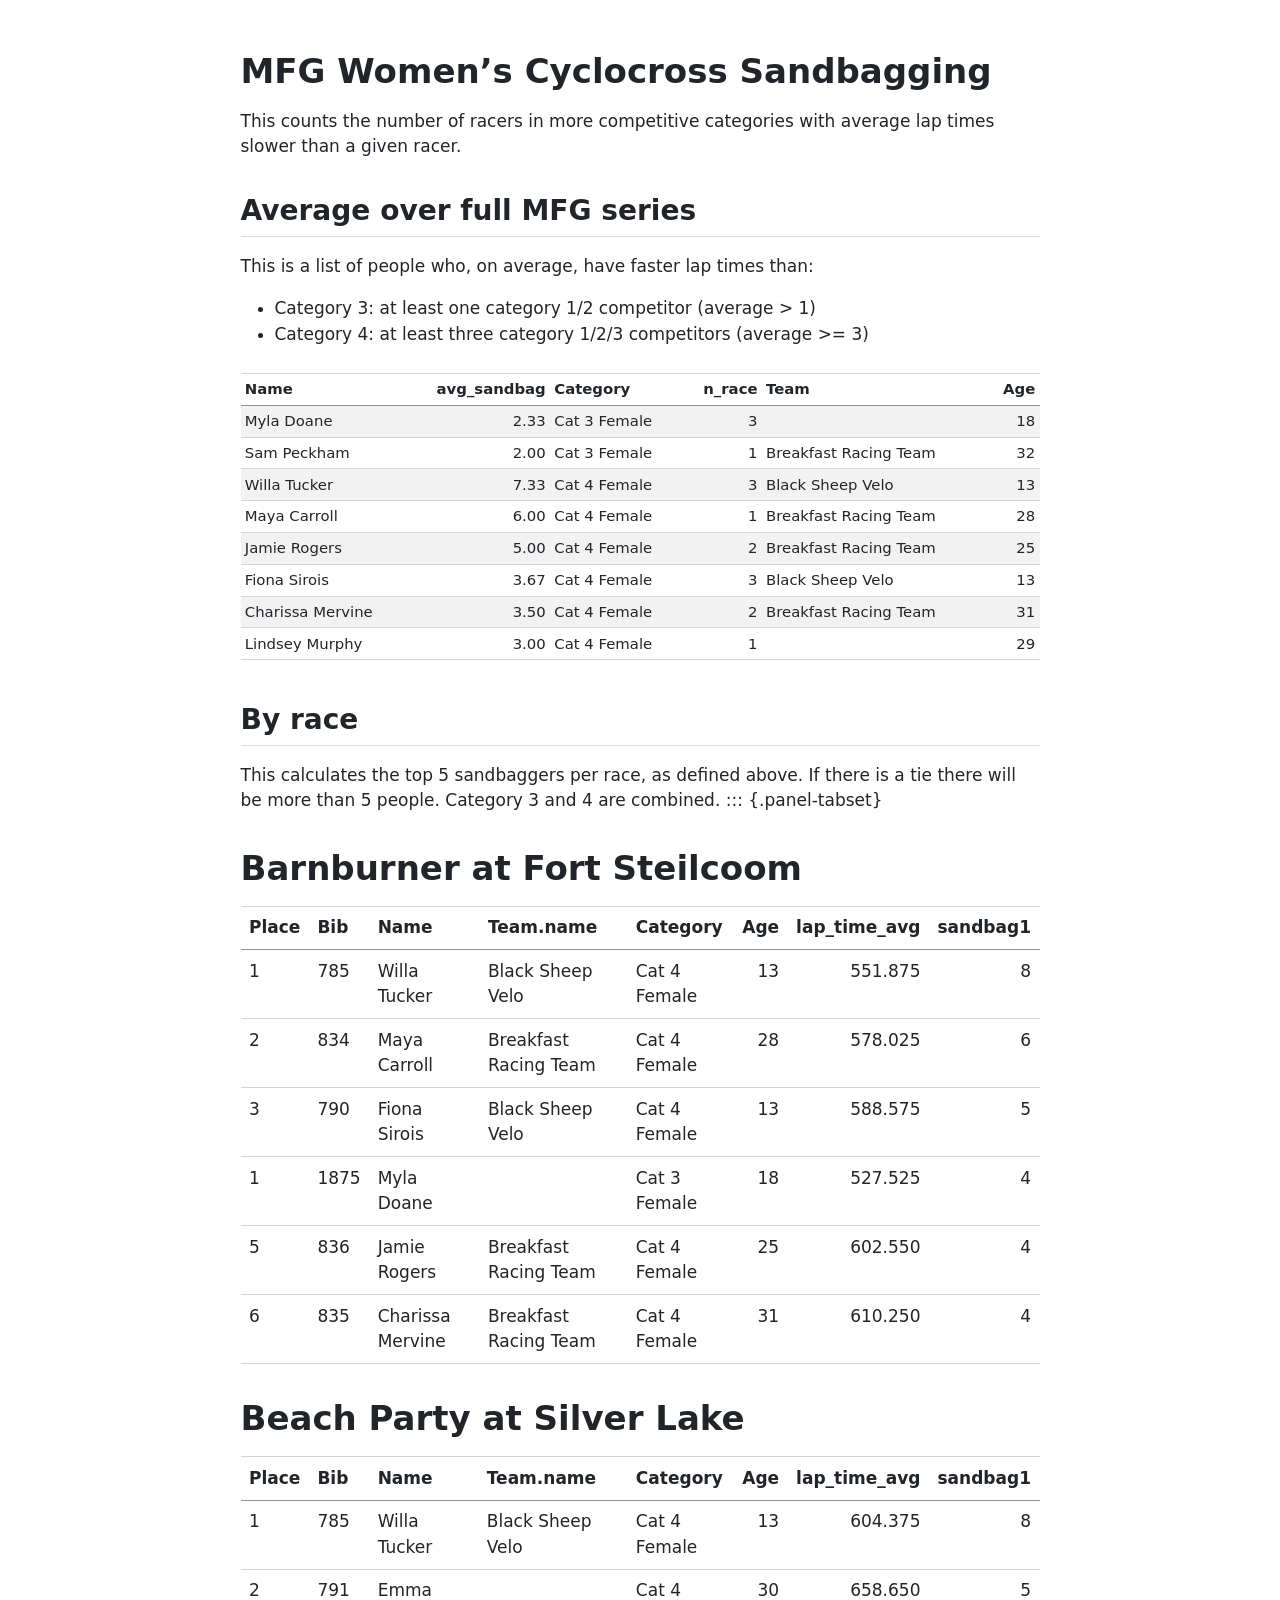
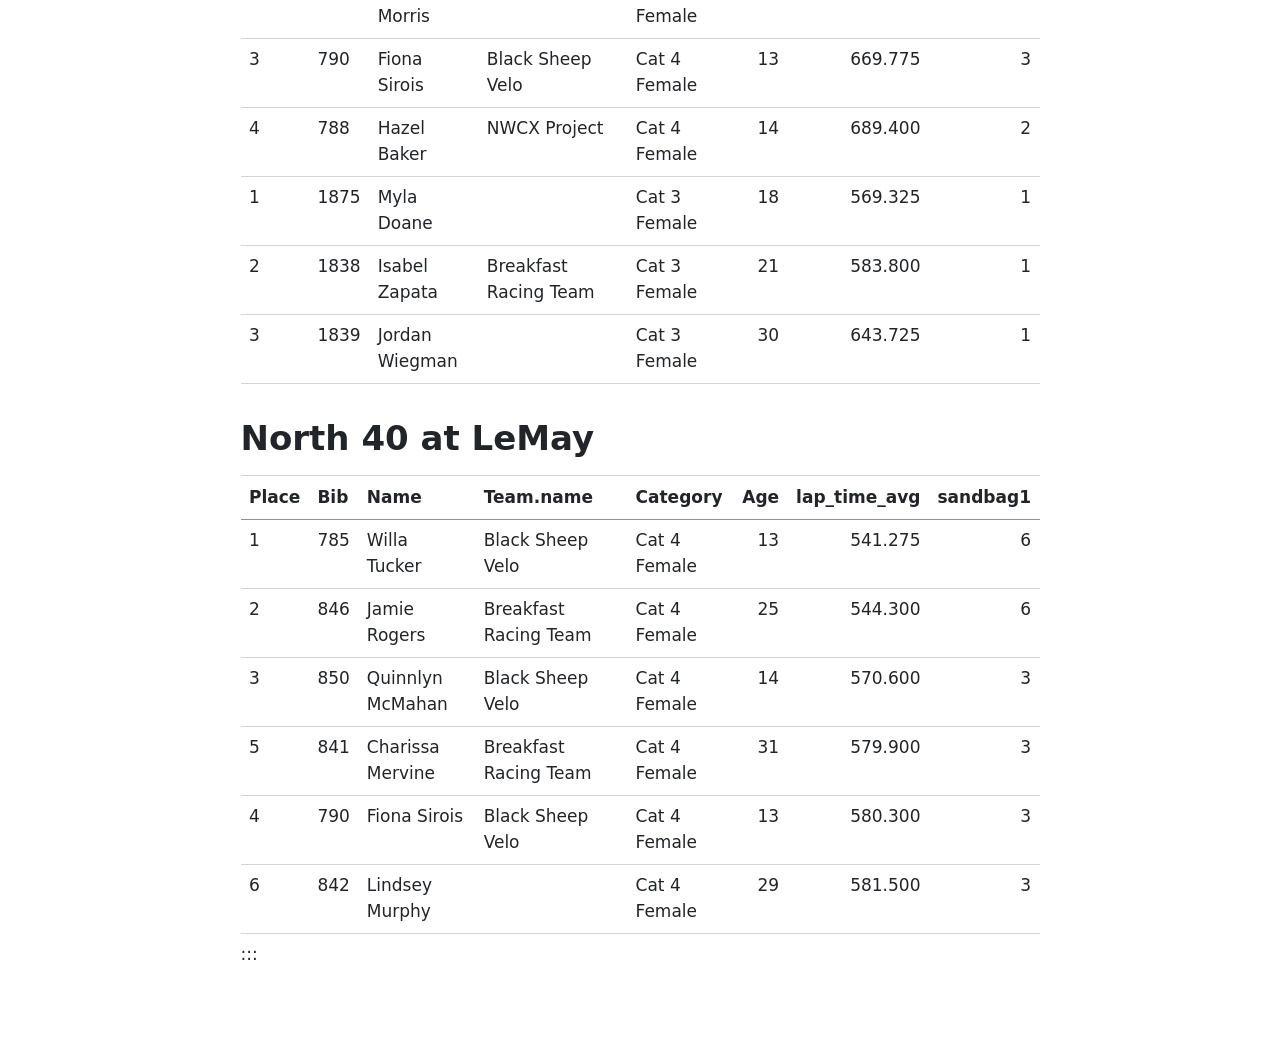
==== commit af51d88a: "Built site for gh-pages" ====
--- a/explore_results.html
+++ b/explore_results.html
@@ -58,7 +58,11 @@
 <p>This counts the number of racers in more competitive categories with average lap times slower than a given racer.</p>
 <section id="average-over-full-mfg-series" class="level2">
 <h2 class="anchored" data-anchor-id="average-over-full-mfg-series">Average over full MFG series</h2>
-<p>This is a list of people who, on average, have faster lap times than: - Category 3: at least one category 1/2 competitor (average &gt; 1) - Category 4: at least three category 1/2/3 competitors (average &gt;= 3)</p>
+<p>This is a list of people who, on average, have faster lap times than:</p>
+<ul>
+<li>Category 3: at least one category 1/2 competitor (average &gt; 1)</li>
+<li>Category 4: at least three category 1/2/3 competitors (average &gt;= 3)</li>
+</ul>
 <div class="cell">
 <div class="cell-output-display">
 <table class="caption-top table table-sm table-striped small">
@@ -153,8 +157,10 @@
 <section id="by-race" class="level2">
 <h2 class="anchored" data-anchor-id="by-race">By race</h2>
 <p>This calculates the top 5 sandbaggers per race, as defined above. If there is a tie there will be more than 5 people. Category 3 and 4 are combined. ::: {.panel-tabset}</p>
-<section id="barnburner-at-fort-steilcoom" class="level3">
-<h3 class="anchored" data-anchor-id="barnburner-at-fort-steilcoom">Barnburner at Fort Steilcoom</h3>
+</section>
+</section>
+<section id="barnburner-at-fort-steilcoom" class="level1">
+<h1>Barnburner at Fort Steilcoom</h1>
 <table class="caption-top table">
 <colgroup>
 <col style="width: 6%">
@@ -242,8 +248,8 @@
 </tbody>
 </table>
 </section>
-<section id="beach-party-at-silver-lake" class="level3">
-<h3 class="anchored" data-anchor-id="beach-party-at-silver-lake">Beach Party at Silver Lake</h3>
+<section id="beach-party-at-silver-lake" class="level1">
+<h1>Beach Party at Silver Lake</h1>
 <table class="caption-top table">
 <colgroup>
 <col style="width: 6%">
@@ -341,8 +347,8 @@
 </tbody>
 </table>
 </section>
-<section id="north-40-at-lemay" class="level3">
-<h3 class="anchored" data-anchor-id="north-40-at-lemay">North 40 at LeMay</h3>
+<section id="north-40-at-lemay" class="level1">
+<h1>North 40 at LeMay</h1>
 <table class="caption-top table">
 <colgroup>
 <col style="width: 6%">
@@ -430,8 +436,6 @@
 </tbody>
 </table>
 <p>:::</p>
-</section>
-</section>
 </section>
 
 </main>
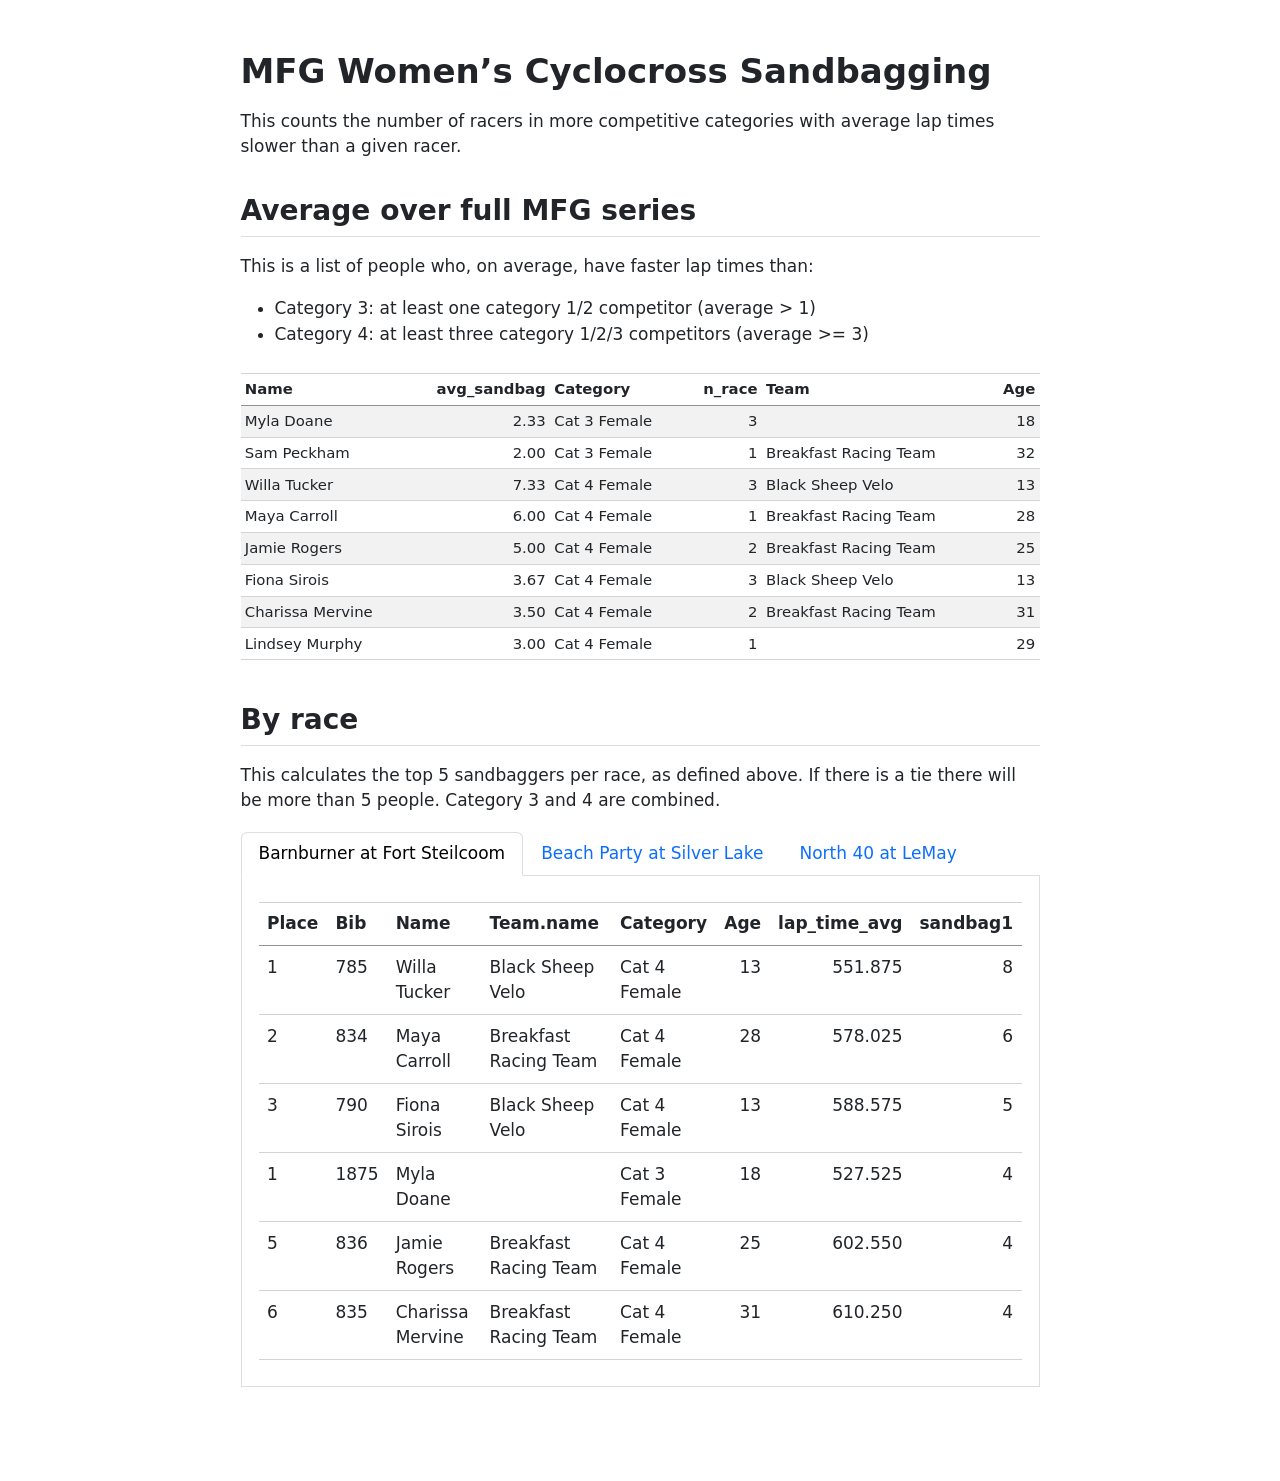
==== commit 156fdbfc: "Built site for gh-pages" ====
--- a/explore_results.html
+++ b/explore_results.html
@@ -156,11 +156,11 @@
 </section>
 <section id="by-race" class="level2">
 <h2 class="anchored" data-anchor-id="by-race">By race</h2>
-<p>This calculates the top 5 sandbaggers per race, as defined above. If there is a tie there will be more than 5 people. Category 3 and 4 are combined. ::: {.panel-tabset}</p>
-</section>
-</section>
-<section id="barnburner-at-fort-steilcoom" class="level1">
-<h1>Barnburner at Fort Steilcoom</h1>
+<p>This calculates the top 5 sandbaggers per race, as defined above. If there is a tie there will be more than 5 people. Category 3 and 4 are combined.</p>
+<div class="tabset-margin-container"></div><div class="panel-tabset">
+<ul class="nav nav-tabs" role="tablist"><li class="nav-item" role="presentation"><a class="nav-link active" id="tabset-1-1-tab" data-bs-toggle="tab" data-bs-target="#tabset-1-1" role="tab" aria-controls="tabset-1-1" aria-selected="true" href="">Barnburner at Fort Steilcoom</a></li><li class="nav-item" role="presentation"><a class="nav-link" id="tabset-1-2-tab" data-bs-toggle="tab" data-bs-target="#tabset-1-2" role="tab" aria-controls="tabset-1-2" aria-selected="false" href="">Beach Party at Silver Lake</a></li><li class="nav-item" role="presentation"><a class="nav-link" id="tabset-1-3-tab" data-bs-toggle="tab" data-bs-target="#tabset-1-3" role="tab" aria-controls="tabset-1-3" aria-selected="false" href="">North 40 at LeMay</a></li></ul>
+<div class="tab-content">
+<div id="tabset-1-1" class="tab-pane active" role="tabpanel" aria-labelledby="tabset-1-1-tab">
 <table class="caption-top table">
 <colgroup>
 <col style="width: 6%">
@@ -247,9 +247,8 @@
 </tr>
 </tbody>
 </table>
-</section>
-<section id="beach-party-at-silver-lake" class="level1">
-<h1>Beach Party at Silver Lake</h1>
+</div>
+<div id="tabset-1-2" class="tab-pane" role="tabpanel" aria-labelledby="tabset-1-2-tab">
 <table class="caption-top table">
 <colgroup>
 <col style="width: 6%">
@@ -346,9 +345,8 @@
 </tr>
 </tbody>
 </table>
-</section>
-<section id="north-40-at-lemay" class="level1">
-<h1>North 40 at LeMay</h1>
+</div>
+<div id="tabset-1-3" class="tab-pane" role="tabpanel" aria-labelledby="tabset-1-3-tab">
 <table class="caption-top table">
 <colgroup>
 <col style="width: 6%">
@@ -435,7 +433,10 @@
 </tr>
 </tbody>
 </table>
-<p>:::</p>
+</div>
+</div>
+</div>
+</section>
 </section>
 
 </main>
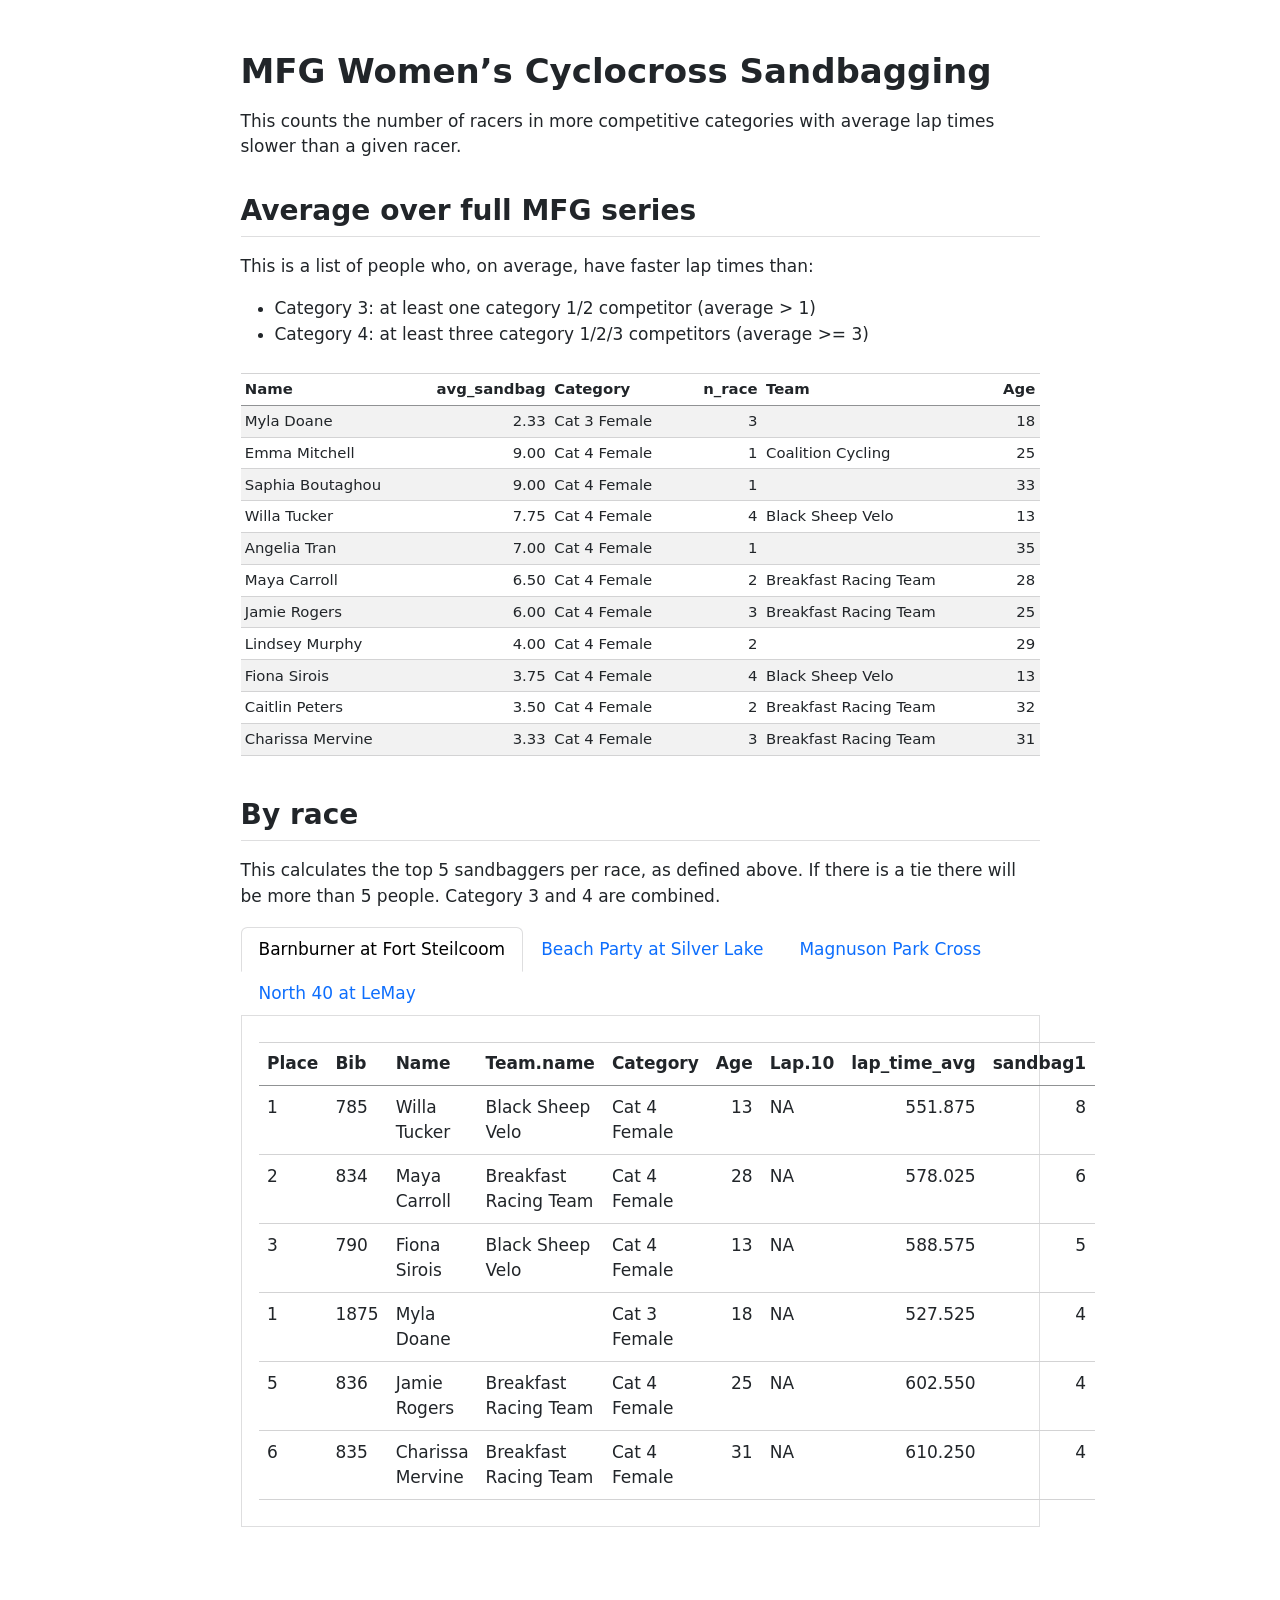
==== commit 1e0f86d2: "Built site for gh-pages" ====
--- a/explore_results.html
+++ b/explore_results.html
@@ -39,7 +39,7 @@
 <link href="explore_results_files/libs/quarto-html/quarto-syntax-highlighting-bf27225e3a48a9273f3daa8f8e829971.css" rel="stylesheet" id="quarto-text-highlighting-styles">
 <script src="explore_results_files/libs/bootstrap/bootstrap.min.js"></script>
 <link href="explore_results_files/libs/bootstrap/bootstrap-icons.css" rel="stylesheet">
-<link href="explore_results_files/libs/bootstrap/bootstrap-6f6b46ec78a6e6aa19ee96e3df4744c2.min.css" rel="stylesheet" append-hash="true" id="quarto-bootstrap" data-mode="light">
+<link href="explore_results_files/libs/bootstrap/bootstrap-411eca379c772244d4cac1e16d9cbe14.min.css" rel="stylesheet" append-hash="true" id="quarto-bootstrap" data-mode="light">
 
 
 </head>
@@ -94,60 +94,84 @@
 <td style="text-align: right;">18</td>
 </tr>
 <tr class="even">
-<td style="text-align: left;">Sam Peckham</td>
-<td style="text-align: right;">2.00</td>
-<td style="text-align: left;">Cat 3 Female</td>
+<td style="text-align: left;">Emma Mitchell</td>
+<td style="text-align: right;">9.00</td>
+<td style="text-align: left;">Cat 4 Female</td>
 <td style="text-align: right;">1</td>
-<td style="text-align: left;">Breakfast Racing Team</td>
-<td style="text-align: right;">32</td>
-</tr>
-<tr class="odd">
+<td style="text-align: left;">Coalition Cycling</td>
+<td style="text-align: right;">25</td>
+</tr>
+<tr class="odd">
+<td style="text-align: left;">Saphia Boutaghou</td>
+<td style="text-align: right;">9.00</td>
+<td style="text-align: left;">Cat 4 Female</td>
+<td style="text-align: right;">1</td>
+<td style="text-align: left;"></td>
+<td style="text-align: right;">33</td>
+</tr>
+<tr class="even">
 <td style="text-align: left;">Willa Tucker</td>
-<td style="text-align: right;">7.33</td>
-<td style="text-align: left;">Cat 4 Female</td>
-<td style="text-align: right;">3</td>
+<td style="text-align: right;">7.75</td>
+<td style="text-align: left;">Cat 4 Female</td>
+<td style="text-align: right;">4</td>
 <td style="text-align: left;">Black Sheep Velo</td>
 <td style="text-align: right;">13</td>
 </tr>
+<tr class="odd">
+<td style="text-align: left;">Angelia Tran</td>
+<td style="text-align: right;">7.00</td>
+<td style="text-align: left;">Cat 4 Female</td>
+<td style="text-align: right;">1</td>
+<td style="text-align: left;"></td>
+<td style="text-align: right;">35</td>
+</tr>
 <tr class="even">
 <td style="text-align: left;">Maya Carroll</td>
+<td style="text-align: right;">6.50</td>
+<td style="text-align: left;">Cat 4 Female</td>
+<td style="text-align: right;">2</td>
+<td style="text-align: left;">Breakfast Racing Team</td>
+<td style="text-align: right;">28</td>
+</tr>
+<tr class="odd">
+<td style="text-align: left;">Jamie Rogers</td>
 <td style="text-align: right;">6.00</td>
 <td style="text-align: left;">Cat 4 Female</td>
-<td style="text-align: right;">1</td>
-<td style="text-align: left;">Breakfast Racing Team</td>
-<td style="text-align: right;">28</td>
-</tr>
-<tr class="odd">
-<td style="text-align: left;">Jamie Rogers</td>
-<td style="text-align: right;">5.00</td>
+<td style="text-align: right;">3</td>
+<td style="text-align: left;">Breakfast Racing Team</td>
+<td style="text-align: right;">25</td>
+</tr>
+<tr class="even">
+<td style="text-align: left;">Lindsey Murphy</td>
+<td style="text-align: right;">4.00</td>
 <td style="text-align: left;">Cat 4 Female</td>
 <td style="text-align: right;">2</td>
-<td style="text-align: left;">Breakfast Racing Team</td>
-<td style="text-align: right;">25</td>
-</tr>
-<tr class="even">
+<td style="text-align: left;"></td>
+<td style="text-align: right;">29</td>
+</tr>
+<tr class="odd">
 <td style="text-align: left;">Fiona Sirois</td>
-<td style="text-align: right;">3.67</td>
-<td style="text-align: left;">Cat 4 Female</td>
-<td style="text-align: right;">3</td>
+<td style="text-align: right;">3.75</td>
+<td style="text-align: left;">Cat 4 Female</td>
+<td style="text-align: right;">4</td>
 <td style="text-align: left;">Black Sheep Velo</td>
 <td style="text-align: right;">13</td>
 </tr>
+<tr class="even">
+<td style="text-align: left;">Caitlin Peters</td>
+<td style="text-align: right;">3.50</td>
+<td style="text-align: left;">Cat 4 Female</td>
+<td style="text-align: right;">2</td>
+<td style="text-align: left;">Breakfast Racing Team</td>
+<td style="text-align: right;">32</td>
+</tr>
 <tr class="odd">
 <td style="text-align: left;">Charissa Mervine</td>
-<td style="text-align: right;">3.50</td>
-<td style="text-align: left;">Cat 4 Female</td>
-<td style="text-align: right;">2</td>
+<td style="text-align: right;">3.33</td>
+<td style="text-align: left;">Cat 4 Female</td>
+<td style="text-align: right;">3</td>
 <td style="text-align: left;">Breakfast Racing Team</td>
 <td style="text-align: right;">31</td>
-</tr>
-<tr class="even">
-<td style="text-align: left;">Lindsey Murphy</td>
-<td style="text-align: right;">3.00</td>
-<td style="text-align: left;">Cat 4 Female</td>
-<td style="text-align: right;">1</td>
-<td style="text-align: left;"></td>
-<td style="text-align: right;">29</td>
 </tr>
 </tbody>
 </table>
@@ -158,19 +182,20 @@
 <h2 class="anchored" data-anchor-id="by-race">By race</h2>
 <p>This calculates the top 5 sandbaggers per race, as defined above. If there is a tie there will be more than 5 people. Category 3 and 4 are combined.</p>
 <div class="tabset-margin-container"></div><div class="panel-tabset">
-<ul class="nav nav-tabs" role="tablist"><li class="nav-item" role="presentation"><a class="nav-link active" id="tabset-1-1-tab" data-bs-toggle="tab" data-bs-target="#tabset-1-1" role="tab" aria-controls="tabset-1-1" aria-selected="true" href="">Barnburner at Fort Steilcoom</a></li><li class="nav-item" role="presentation"><a class="nav-link" id="tabset-1-2-tab" data-bs-toggle="tab" data-bs-target="#tabset-1-2" role="tab" aria-controls="tabset-1-2" aria-selected="false" href="">Beach Party at Silver Lake</a></li><li class="nav-item" role="presentation"><a class="nav-link" id="tabset-1-3-tab" data-bs-toggle="tab" data-bs-target="#tabset-1-3" role="tab" aria-controls="tabset-1-3" aria-selected="false" href="">North 40 at LeMay</a></li></ul>
+<ul class="nav nav-tabs" role="tablist"><li class="nav-item" role="presentation"><a class="nav-link active" id="tabset-1-1-tab" data-bs-toggle="tab" data-bs-target="#tabset-1-1" role="tab" aria-controls="tabset-1-1" aria-selected="true" href="">Barnburner at Fort Steilcoom</a></li><li class="nav-item" role="presentation"><a class="nav-link" id="tabset-1-2-tab" data-bs-toggle="tab" data-bs-target="#tabset-1-2" role="tab" aria-controls="tabset-1-2" aria-selected="false" href="">Beach Party at Silver Lake</a></li><li class="nav-item" role="presentation"><a class="nav-link" id="tabset-1-3-tab" data-bs-toggle="tab" data-bs-target="#tabset-1-3" role="tab" aria-controls="tabset-1-3" aria-selected="false" href="">Magnuson Park Cross</a></li><li class="nav-item" role="presentation"><a class="nav-link" id="tabset-1-4-tab" data-bs-toggle="tab" data-bs-target="#tabset-1-4" role="tab" aria-controls="tabset-1-4" aria-selected="false" href="">North 40 at LeMay</a></li></ul>
 <div class="tab-content">
 <div id="tabset-1-1" class="tab-pane active" role="tabpanel" aria-labelledby="tabset-1-1-tab">
 <table class="caption-top table">
 <colgroup>
 <col style="width: 6%">
 <col style="width: 5%">
-<col style="width: 19%">
-<col style="width: 24%">
-<col style="width: 14%">
+<col style="width: 17%">
+<col style="width: 22%">
+<col style="width: 13%">
 <col style="width: 4%">
-<col style="width: 14%">
-<col style="width: 10%">
+<col style="width: 7%">
+<col style="width: 13%">
+<col style="width: 9%">
 </colgroup>
 <thead>
 <tr class="header">
@@ -180,6 +205,7 @@
 <th style="text-align: left;">Team.name</th>
 <th style="text-align: left;">Category</th>
 <th style="text-align: right;">Age</th>
+<th style="text-align: left;">Lap.10</th>
 <th style="text-align: right;">lap_time_avg</th>
 <th style="text-align: right;">sandbag1</th>
 </tr>
@@ -192,6 +218,7 @@
 <td style="text-align: left;">Black Sheep Velo</td>
 <td style="text-align: left;">Cat 4 Female</td>
 <td style="text-align: right;">13</td>
+<td style="text-align: left;">NA</td>
 <td style="text-align: right;">551.875</td>
 <td style="text-align: right;">8</td>
 </tr>
@@ -202,6 +229,7 @@
 <td style="text-align: left;">Breakfast Racing Team</td>
 <td style="text-align: left;">Cat 4 Female</td>
 <td style="text-align: right;">28</td>
+<td style="text-align: left;">NA</td>
 <td style="text-align: right;">578.025</td>
 <td style="text-align: right;">6</td>
 </tr>
@@ -212,6 +240,7 @@
 <td style="text-align: left;">Black Sheep Velo</td>
 <td style="text-align: left;">Cat 4 Female</td>
 <td style="text-align: right;">13</td>
+<td style="text-align: left;">NA</td>
 <td style="text-align: right;">588.575</td>
 <td style="text-align: right;">5</td>
 </tr>
@@ -222,6 +251,7 @@
 <td style="text-align: left;"></td>
 <td style="text-align: left;">Cat 3 Female</td>
 <td style="text-align: right;">18</td>
+<td style="text-align: left;">NA</td>
 <td style="text-align: right;">527.525</td>
 <td style="text-align: right;">4</td>
 </tr>
@@ -232,6 +262,7 @@
 <td style="text-align: left;">Breakfast Racing Team</td>
 <td style="text-align: left;">Cat 4 Female</td>
 <td style="text-align: right;">25</td>
+<td style="text-align: left;">NA</td>
 <td style="text-align: right;">602.550</td>
 <td style="text-align: right;">4</td>
 </tr>
@@ -242,6 +273,7 @@
 <td style="text-align: left;">Breakfast Racing Team</td>
 <td style="text-align: left;">Cat 4 Female</td>
 <td style="text-align: right;">31</td>
+<td style="text-align: left;">NA</td>
 <td style="text-align: right;">610.250</td>
 <td style="text-align: right;">4</td>
 </tr>
@@ -253,12 +285,13 @@
 <colgroup>
 <col style="width: 6%">
 <col style="width: 5%">
-<col style="width: 17%">
-<col style="width: 25%">
-<col style="width: 14%">
+<col style="width: 15%">
+<col style="width: 23%">
+<col style="width: 13%">
 <col style="width: 4%">
-<col style="width: 14%">
-<col style="width: 10%">
+<col style="width: 7%">
+<col style="width: 13%">
+<col style="width: 9%">
 </colgroup>
 <thead>
 <tr class="header">
@@ -268,6 +301,7 @@
 <th style="text-align: left;">Team.name</th>
 <th style="text-align: left;">Category</th>
 <th style="text-align: right;">Age</th>
+<th style="text-align: left;">Lap.10</th>
 <th style="text-align: right;">lap_time_avg</th>
 <th style="text-align: right;">sandbag1</th>
 </tr>
@@ -280,6 +314,7 @@
 <td style="text-align: left;">Black Sheep Velo</td>
 <td style="text-align: left;">Cat 4 Female</td>
 <td style="text-align: right;">13</td>
+<td style="text-align: left;">NA</td>
 <td style="text-align: right;">604.375</td>
 <td style="text-align: right;">8</td>
 </tr>
@@ -290,6 +325,7 @@
 <td style="text-align: left;"></td>
 <td style="text-align: left;">Cat 4 Female</td>
 <td style="text-align: right;">30</td>
+<td style="text-align: left;">NA</td>
 <td style="text-align: right;">658.650</td>
 <td style="text-align: right;">5</td>
 </tr>
@@ -300,6 +336,7 @@
 <td style="text-align: left;">Black Sheep Velo</td>
 <td style="text-align: left;">Cat 4 Female</td>
 <td style="text-align: right;">13</td>
+<td style="text-align: left;">NA</td>
 <td style="text-align: right;">669.775</td>
 <td style="text-align: right;">3</td>
 </tr>
@@ -310,6 +347,7 @@
 <td style="text-align: left;">NWCX Project</td>
 <td style="text-align: left;">Cat 4 Female</td>
 <td style="text-align: right;">14</td>
+<td style="text-align: left;">NA</td>
 <td style="text-align: right;">689.400</td>
 <td style="text-align: right;">2</td>
 </tr>
@@ -320,6 +358,7 @@
 <td style="text-align: left;"></td>
 <td style="text-align: left;">Cat 3 Female</td>
 <td style="text-align: right;">18</td>
+<td style="text-align: left;">NA</td>
 <td style="text-align: right;">569.325</td>
 <td style="text-align: right;">1</td>
 </tr>
@@ -330,6 +369,7 @@
 <td style="text-align: left;">Breakfast Racing Team</td>
 <td style="text-align: left;">Cat 3 Female</td>
 <td style="text-align: right;">21</td>
+<td style="text-align: left;">NA</td>
 <td style="text-align: right;">583.800</td>
 <td style="text-align: right;">1</td>
 </tr>
@@ -340,6 +380,7 @@
 <td style="text-align: left;"></td>
 <td style="text-align: left;">Cat 3 Female</td>
 <td style="text-align: right;">30</td>
+<td style="text-align: left;">NA</td>
 <td style="text-align: right;">643.725</td>
 <td style="text-align: right;">1</td>
 </tr>
@@ -350,13 +391,14 @@
 <table class="caption-top table">
 <colgroup>
 <col style="width: 6%">
+<col style="width: 5%">
+<col style="width: 17%">
+<col style="width: 22%">
+<col style="width: 13%">
 <col style="width: 4%">
-<col style="width: 19%">
-<col style="width: 25%">
-<col style="width: 14%">
-<col style="width: 4%">
-<col style="width: 14%">
-<col style="width: 10%">
+<col style="width: 7%">
+<col style="width: 13%">
+<col style="width: 9%">
 </colgroup>
 <thead>
 <tr class="header">
@@ -366,6 +408,92 @@
 <th style="text-align: left;">Team.name</th>
 <th style="text-align: left;">Category</th>
 <th style="text-align: right;">Age</th>
+<th style="text-align: left;">Lap.10</th>
+<th style="text-align: right;">lap_time_avg</th>
+<th style="text-align: right;">sandbag1</th>
+</tr>
+</thead>
+<tbody>
+<tr class="odd">
+<td style="text-align: left;">1</td>
+<td style="text-align: left;">1987</td>
+<td style="text-align: left;">Jessica Prior</td>
+<td style="text-align: left;">Apex Racing</td>
+<td style="text-align: left;">Cat 4 Female</td>
+<td style="text-align: right;">31</td>
+<td style="text-align: left;"></td>
+<td style="text-align: right;">459.66</td>
+<td style="text-align: right;">10</td>
+</tr>
+<tr class="even">
+<td style="text-align: left;">2</td>
+<td style="text-align: left;">785</td>
+<td style="text-align: left;">Willa Tucker</td>
+<td style="text-align: left;">Black Sheep Velo</td>
+<td style="text-align: left;">Cat 4 Female</td>
+<td style="text-align: right;">13</td>
+<td style="text-align: left;"></td>
+<td style="text-align: right;">465.56</td>
+<td style="text-align: right;">9</td>
+</tr>
+<tr class="odd">
+<td style="text-align: left;">3</td>
+<td style="text-align: left;">731</td>
+<td style="text-align: left;">Emma Mitchell</td>
+<td style="text-align: left;">Coalition Cycling</td>
+<td style="text-align: left;">Cat 4 Female</td>
+<td style="text-align: right;">25</td>
+<td style="text-align: left;"></td>
+<td style="text-align: right;">470.22</td>
+<td style="text-align: right;">9</td>
+</tr>
+<tr class="even">
+<td style="text-align: left;">4</td>
+<td style="text-align: left;">728</td>
+<td style="text-align: left;">Saphia Boutaghou</td>
+<td style="text-align: left;"></td>
+<td style="text-align: left;">Cat 4 Female</td>
+<td style="text-align: right;">33</td>
+<td style="text-align: left;"></td>
+<td style="text-align: right;">470.84</td>
+<td style="text-align: right;">9</td>
+</tr>
+<tr class="odd">
+<td style="text-align: left;">5</td>
+<td style="text-align: left;">836</td>
+<td style="text-align: left;">Jamie Rogers</td>
+<td style="text-align: left;">Breakfast Racing Team</td>
+<td style="text-align: left;">Cat 4 Female</td>
+<td style="text-align: right;">25</td>
+<td style="text-align: left;"></td>
+<td style="text-align: right;">474.22</td>
+<td style="text-align: right;">8</td>
+</tr>
+</tbody>
+</table>
+</div>
+<div id="tabset-1-4" class="tab-pane" role="tabpanel" aria-labelledby="tabset-1-4-tab">
+<table class="caption-top table">
+<colgroup>
+<col style="width: 6%">
+<col style="width: 4%">
+<col style="width: 17%">
+<col style="width: 23%">
+<col style="width: 13%">
+<col style="width: 4%">
+<col style="width: 7%">
+<col style="width: 13%">
+<col style="width: 9%">
+</colgroup>
+<thead>
+<tr class="header">
+<th style="text-align: left;">Place</th>
+<th style="text-align: left;">Bib</th>
+<th style="text-align: left;">Name</th>
+<th style="text-align: left;">Team.name</th>
+<th style="text-align: left;">Category</th>
+<th style="text-align: right;">Age</th>
+<th style="text-align: left;">Lap.10</th>
 <th style="text-align: right;">lap_time_avg</th>
 <th style="text-align: right;">sandbag1</th>
 </tr>
@@ -378,6 +506,7 @@
 <td style="text-align: left;">Black Sheep Velo</td>
 <td style="text-align: left;">Cat 4 Female</td>
 <td style="text-align: right;">13</td>
+<td style="text-align: left;">NA</td>
 <td style="text-align: right;">541.275</td>
 <td style="text-align: right;">6</td>
 </tr>
@@ -388,6 +517,7 @@
 <td style="text-align: left;">Breakfast Racing Team</td>
 <td style="text-align: left;">Cat 4 Female</td>
 <td style="text-align: right;">25</td>
+<td style="text-align: left;">NA</td>
 <td style="text-align: right;">544.300</td>
 <td style="text-align: right;">6</td>
 </tr>
@@ -398,6 +528,7 @@
 <td style="text-align: left;">Black Sheep Velo</td>
 <td style="text-align: left;">Cat 4 Female</td>
 <td style="text-align: right;">14</td>
+<td style="text-align: left;">NA</td>
 <td style="text-align: right;">570.600</td>
 <td style="text-align: right;">3</td>
 </tr>
@@ -408,6 +539,7 @@
 <td style="text-align: left;">Breakfast Racing Team</td>
 <td style="text-align: left;">Cat 4 Female</td>
 <td style="text-align: right;">31</td>
+<td style="text-align: left;">NA</td>
 <td style="text-align: right;">579.900</td>
 <td style="text-align: right;">3</td>
 </tr>
@@ -418,6 +550,7 @@
 <td style="text-align: left;">Black Sheep Velo</td>
 <td style="text-align: left;">Cat 4 Female</td>
 <td style="text-align: right;">13</td>
+<td style="text-align: left;">NA</td>
 <td style="text-align: right;">580.300</td>
 <td style="text-align: right;">3</td>
 </tr>
@@ -428,6 +561,7 @@
 <td style="text-align: left;"></td>
 <td style="text-align: left;">Cat 4 Female</td>
 <td style="text-align: right;">29</td>
+<td style="text-align: left;">NA</td>
 <td style="text-align: right;">581.500</td>
 <td style="text-align: right;">3</td>
 </tr>
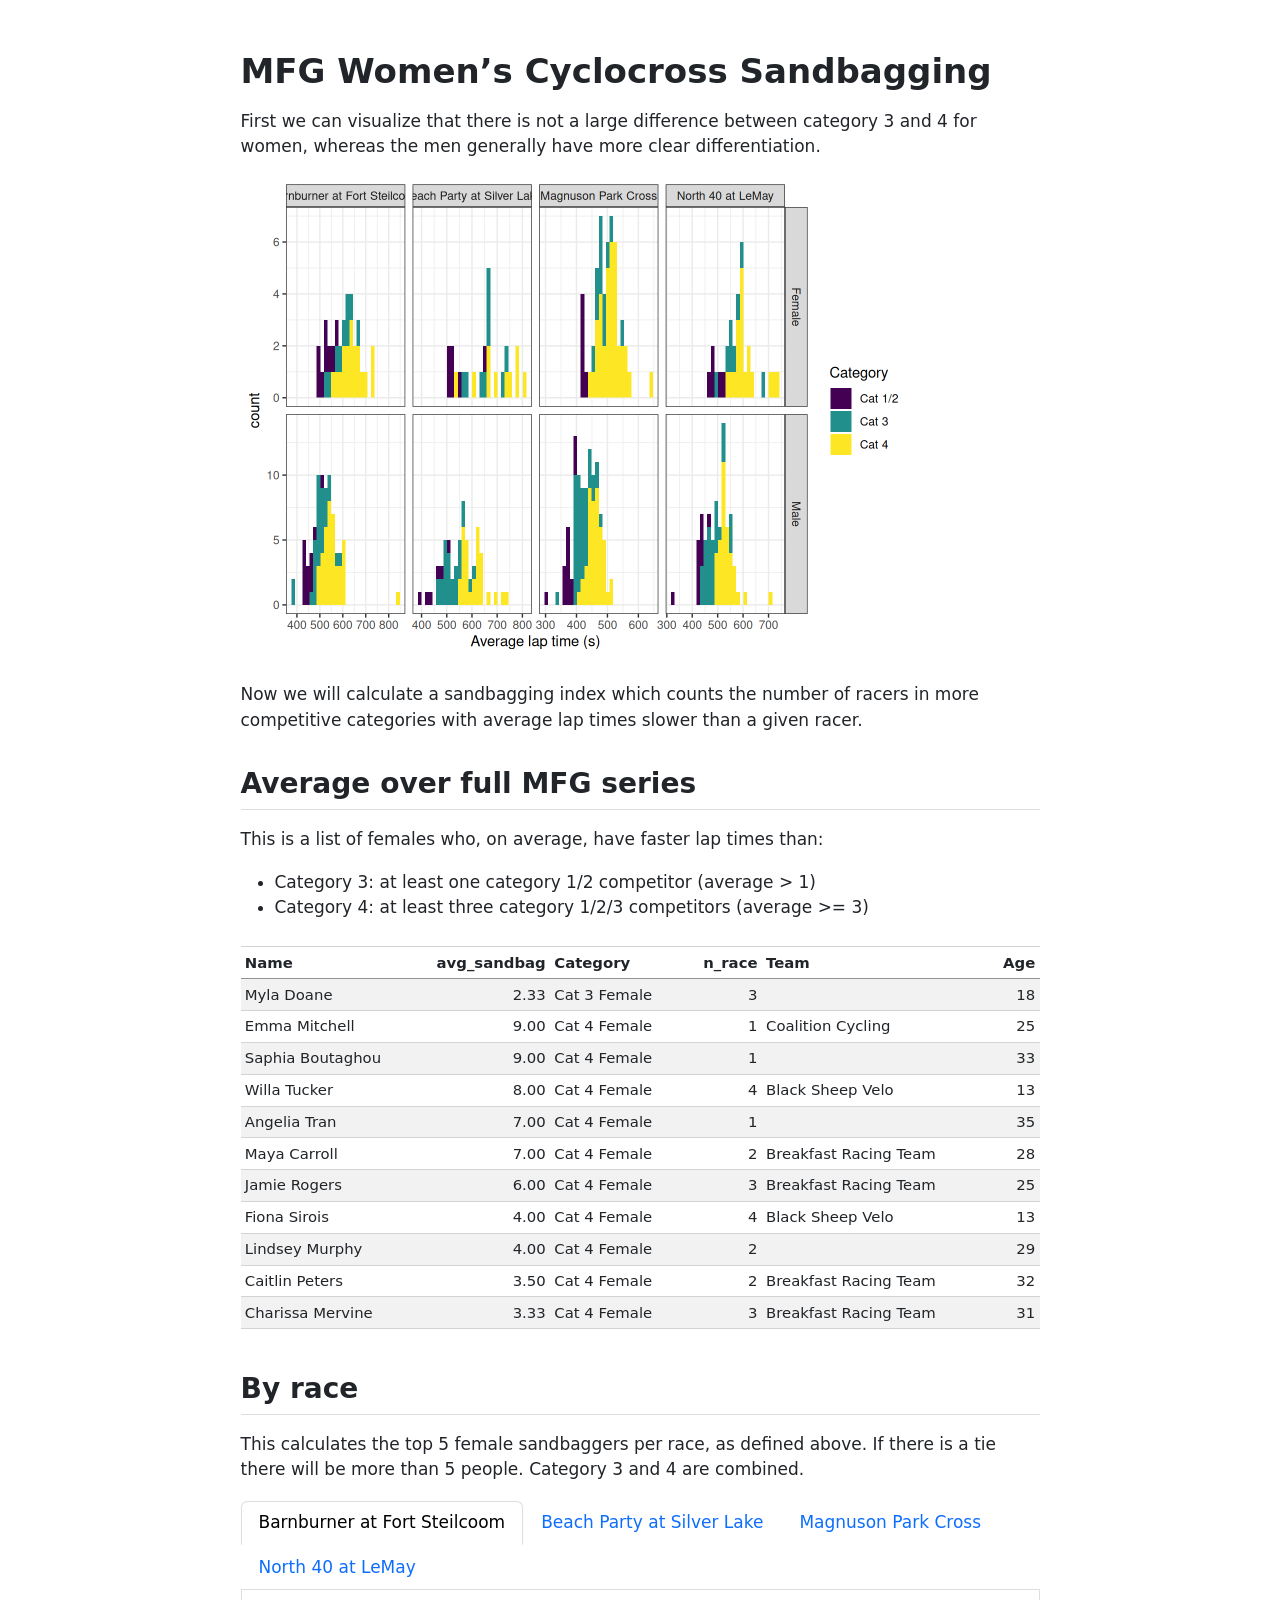
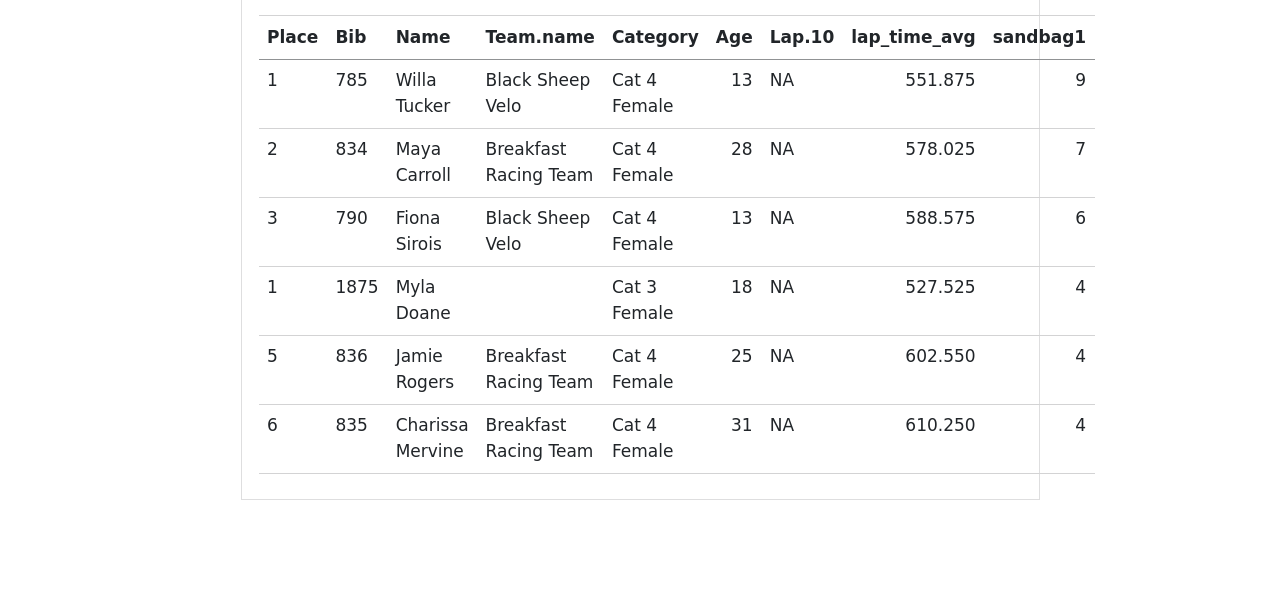
==== commit 6fd8560b: "Built site for gh-pages" ====
--- a/explore_results.html
+++ b/explore_results.html
@@ -55,10 +55,20 @@
 
 <section id="mfg-womens-cyclocross-sandbagging" class="level1">
 <h1>MFG Women’s Cyclocross Sandbagging</h1>
-<p>This counts the number of racers in more competitive categories with average lap times slower than a given racer.</p>
+<p>First we can visualize that there is not a large difference between category 3 and 4 for women, whereas the men generally have more clear differentiation.</p>
+<div class="cell">
+<div class="cell-output-display">
+<div>
+<figure class="figure">
+<p><img src="explore_results_files/figure-html/unnamed-chunk-1-1.png" class="img-fluid figure-img" width="672"></p>
+</figure>
+</div>
+</div>
+</div>
+<p>Now we will calculate a sandbagging index which counts the number of racers in more competitive categories with average lap times slower than a given racer.</p>
 <section id="average-over-full-mfg-series" class="level2">
 <h2 class="anchored" data-anchor-id="average-over-full-mfg-series">Average over full MFG series</h2>
-<p>This is a list of people who, on average, have faster lap times than:</p>
+<p>This is a list of females who, on average, have faster lap times than:</p>
 <ul>
 <li>Category 3: at least one category 1/2 competitor (average &gt; 1)</li>
 <li>Category 4: at least three category 1/2/3 competitors (average &gt;= 3)</li>
@@ -111,7 +121,7 @@
 </tr>
 <tr class="even">
 <td style="text-align: left;">Willa Tucker</td>
-<td style="text-align: right;">7.75</td>
+<td style="text-align: right;">8.00</td>
 <td style="text-align: left;">Cat 4 Female</td>
 <td style="text-align: right;">4</td>
 <td style="text-align: left;">Black Sheep Velo</td>
@@ -127,7 +137,7 @@
 </tr>
 <tr class="even">
 <td style="text-align: left;">Maya Carroll</td>
-<td style="text-align: right;">6.50</td>
+<td style="text-align: right;">7.00</td>
 <td style="text-align: left;">Cat 4 Female</td>
 <td style="text-align: right;">2</td>
 <td style="text-align: left;">Breakfast Racing Team</td>
@@ -142,21 +152,21 @@
 <td style="text-align: right;">25</td>
 </tr>
 <tr class="even">
-<td style="text-align: left;">Lindsey Murphy</td>
+<td style="text-align: left;">Fiona Sirois</td>
 <td style="text-align: right;">4.00</td>
-<td style="text-align: left;">Cat 4 Female</td>
-<td style="text-align: right;">2</td>
-<td style="text-align: left;"></td>
-<td style="text-align: right;">29</td>
-</tr>
-<tr class="odd">
-<td style="text-align: left;">Fiona Sirois</td>
-<td style="text-align: right;">3.75</td>
 <td style="text-align: left;">Cat 4 Female</td>
 <td style="text-align: right;">4</td>
 <td style="text-align: left;">Black Sheep Velo</td>
 <td style="text-align: right;">13</td>
 </tr>
+<tr class="odd">
+<td style="text-align: left;">Lindsey Murphy</td>
+<td style="text-align: right;">4.00</td>
+<td style="text-align: left;">Cat 4 Female</td>
+<td style="text-align: right;">2</td>
+<td style="text-align: left;"></td>
+<td style="text-align: right;">29</td>
+</tr>
 <tr class="even">
 <td style="text-align: left;">Caitlin Peters</td>
 <td style="text-align: right;">3.50</td>
@@ -180,7 +190,7 @@
 </section>
 <section id="by-race" class="level2">
 <h2 class="anchored" data-anchor-id="by-race">By race</h2>
-<p>This calculates the top 5 sandbaggers per race, as defined above. If there is a tie there will be more than 5 people. Category 3 and 4 are combined.</p>
+<p>This calculates the top 5 female sandbaggers per race, as defined above. If there is a tie there will be more than 5 people. Category 3 and 4 are combined.</p>
 <div class="tabset-margin-container"></div><div class="panel-tabset">
 <ul class="nav nav-tabs" role="tablist"><li class="nav-item" role="presentation"><a class="nav-link active" id="tabset-1-1-tab" data-bs-toggle="tab" data-bs-target="#tabset-1-1" role="tab" aria-controls="tabset-1-1" aria-selected="true" href="">Barnburner at Fort Steilcoom</a></li><li class="nav-item" role="presentation"><a class="nav-link" id="tabset-1-2-tab" data-bs-toggle="tab" data-bs-target="#tabset-1-2" role="tab" aria-controls="tabset-1-2" aria-selected="false" href="">Beach Party at Silver Lake</a></li><li class="nav-item" role="presentation"><a class="nav-link" id="tabset-1-3-tab" data-bs-toggle="tab" data-bs-target="#tabset-1-3" role="tab" aria-controls="tabset-1-3" aria-selected="false" href="">Magnuson Park Cross</a></li><li class="nav-item" role="presentation"><a class="nav-link" id="tabset-1-4-tab" data-bs-toggle="tab" data-bs-target="#tabset-1-4" role="tab" aria-controls="tabset-1-4" aria-selected="false" href="">North 40 at LeMay</a></li></ul>
 <div class="tab-content">
@@ -220,7 +230,7 @@
 <td style="text-align: right;">13</td>
 <td style="text-align: left;">NA</td>
 <td style="text-align: right;">551.875</td>
-<td style="text-align: right;">8</td>
+<td style="text-align: right;">9</td>
 </tr>
 <tr class="even">
 <td style="text-align: left;">2</td>
@@ -231,7 +241,7 @@
 <td style="text-align: right;">28</td>
 <td style="text-align: left;">NA</td>
 <td style="text-align: right;">578.025</td>
-<td style="text-align: right;">6</td>
+<td style="text-align: right;">7</td>
 </tr>
 <tr class="odd">
 <td style="text-align: left;">3</td>
@@ -242,7 +252,7 @@
 <td style="text-align: right;">13</td>
 <td style="text-align: left;">NA</td>
 <td style="text-align: right;">588.575</td>
-<td style="text-align: right;">5</td>
+<td style="text-align: right;">6</td>
 </tr>
 <tr class="even">
 <td style="text-align: left;">1</td>
